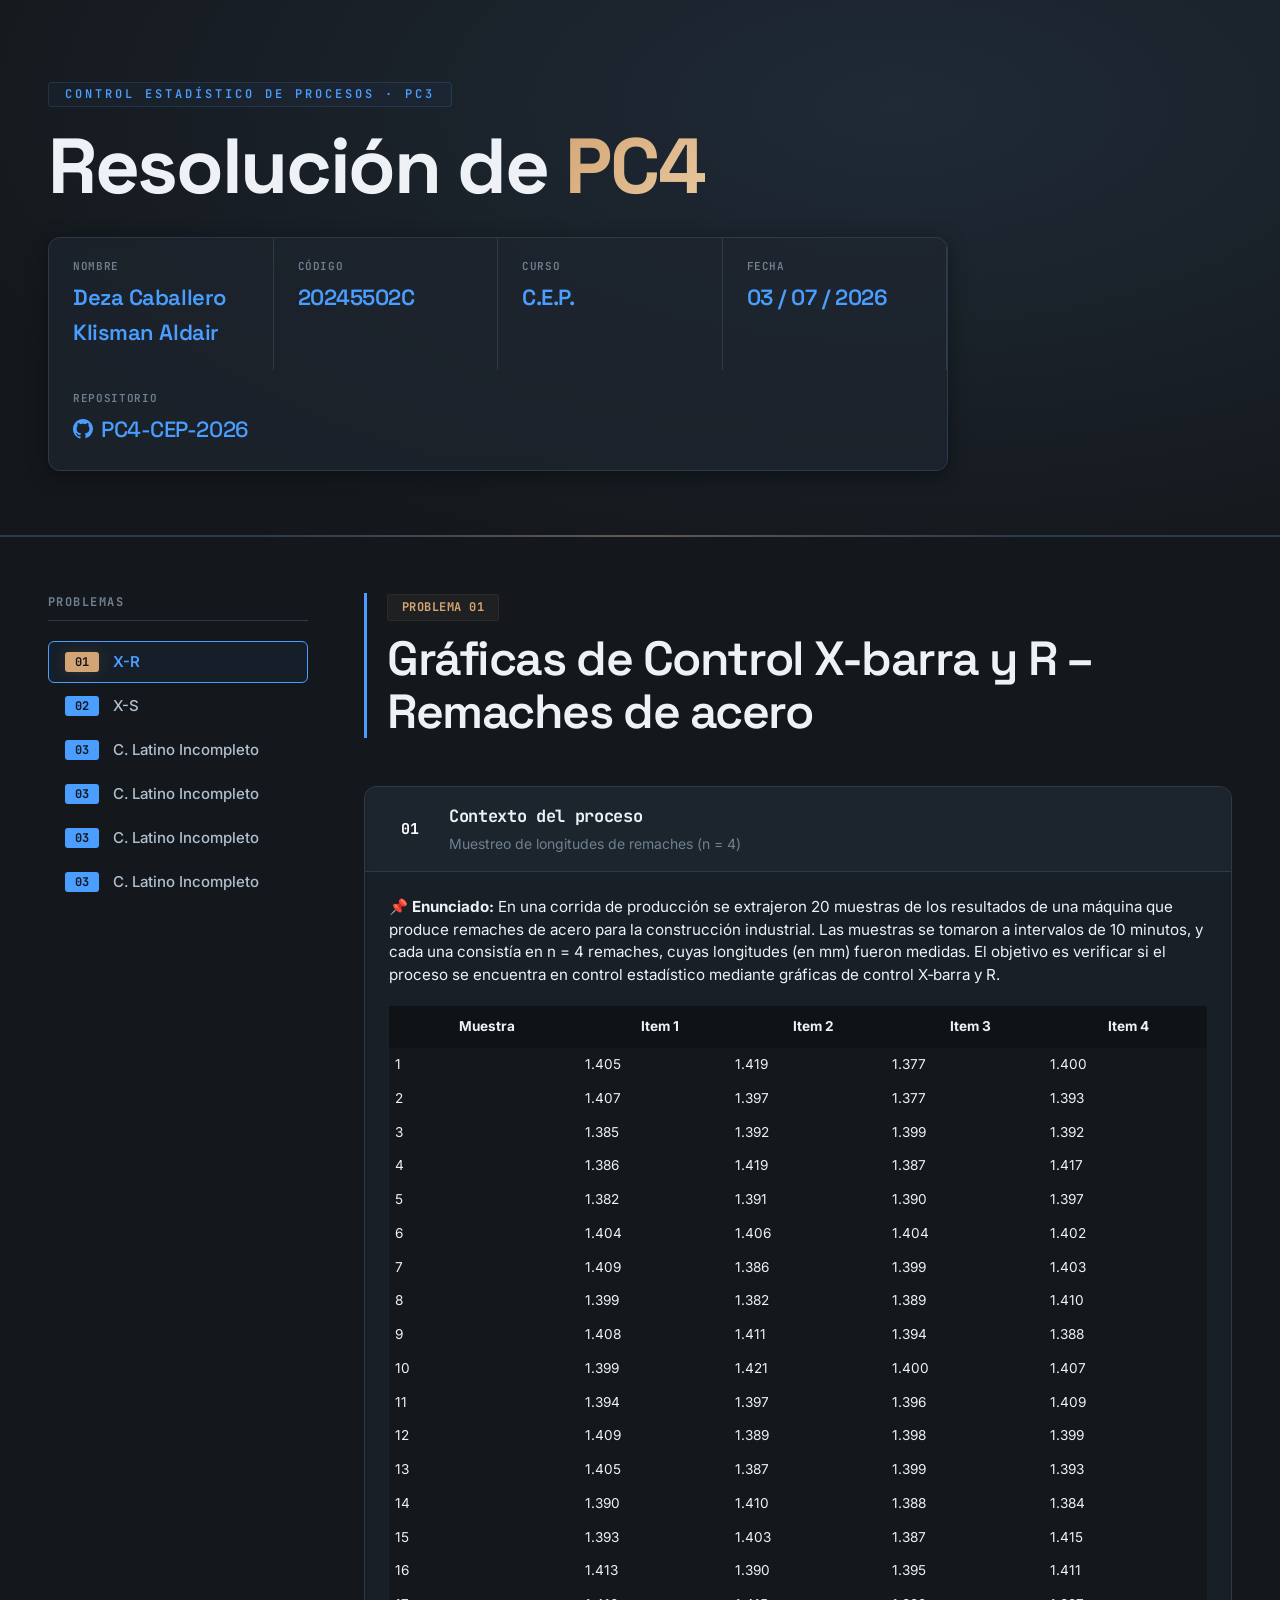
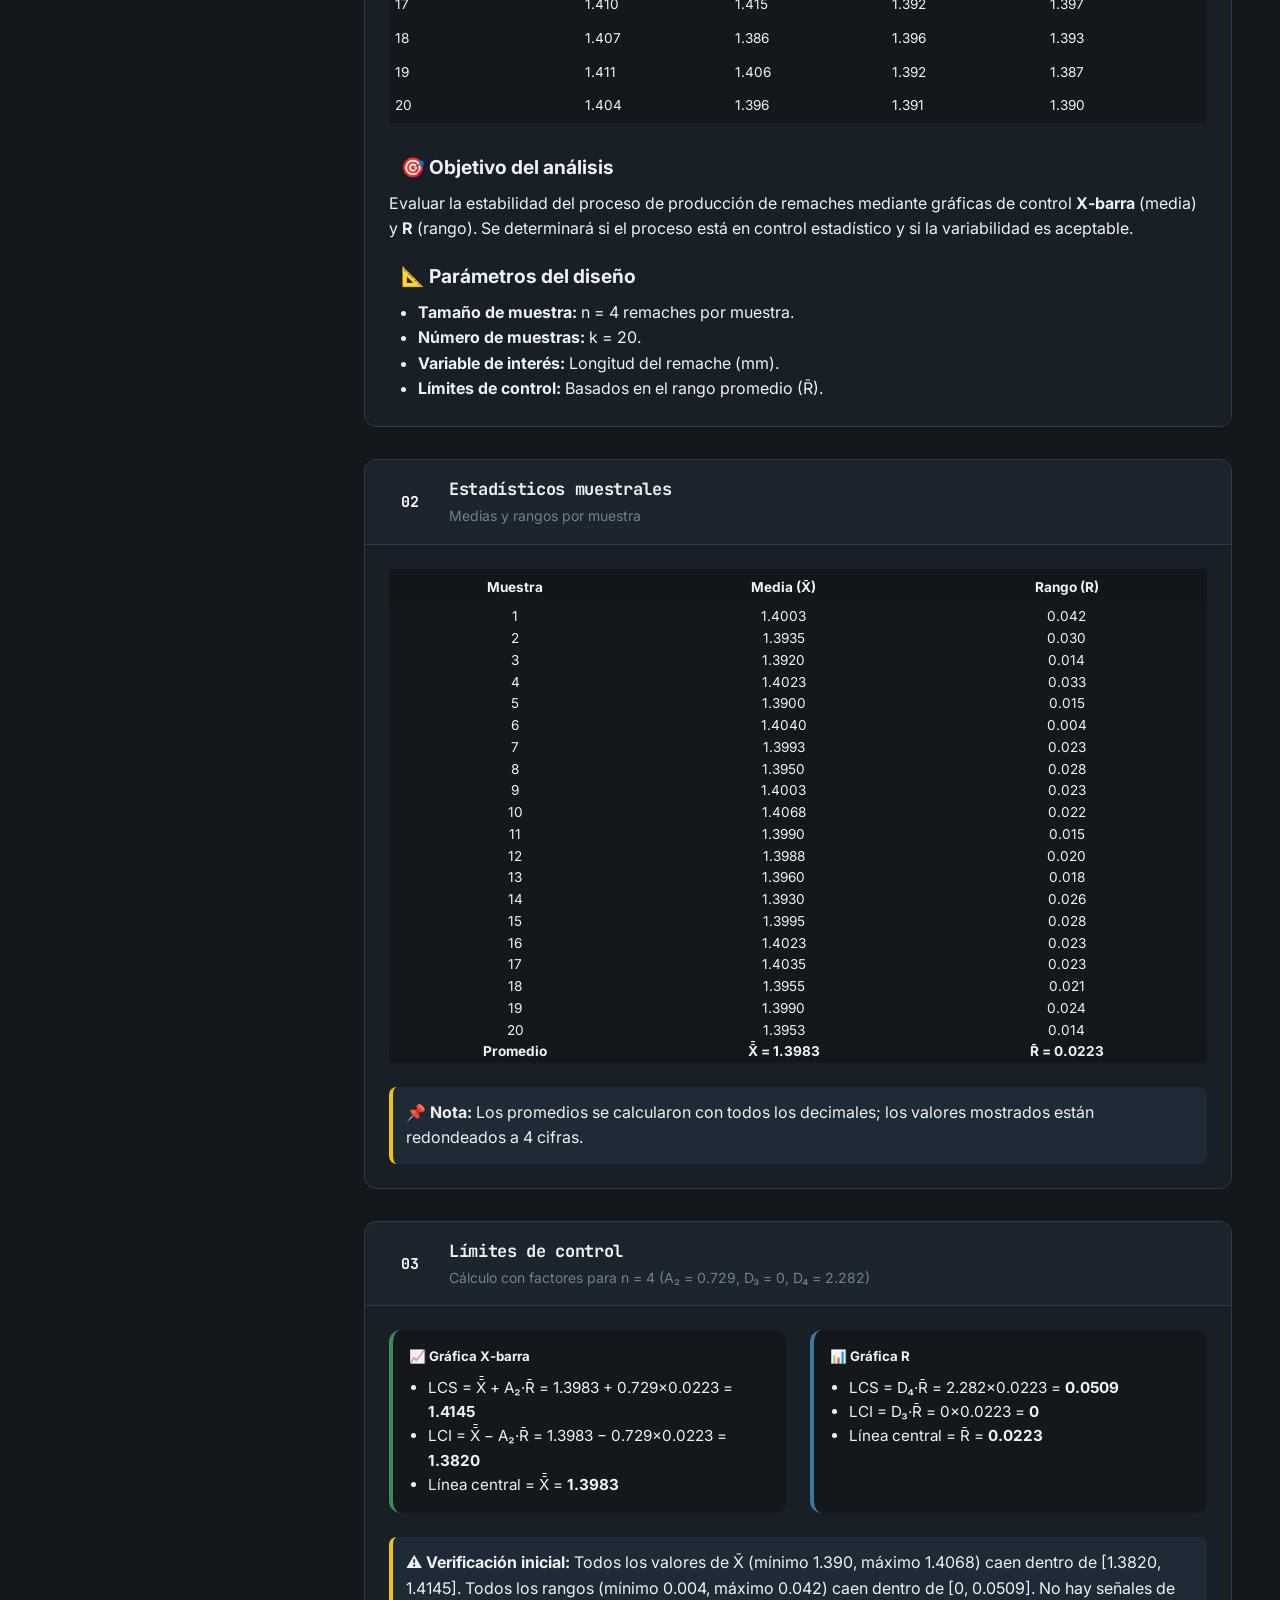
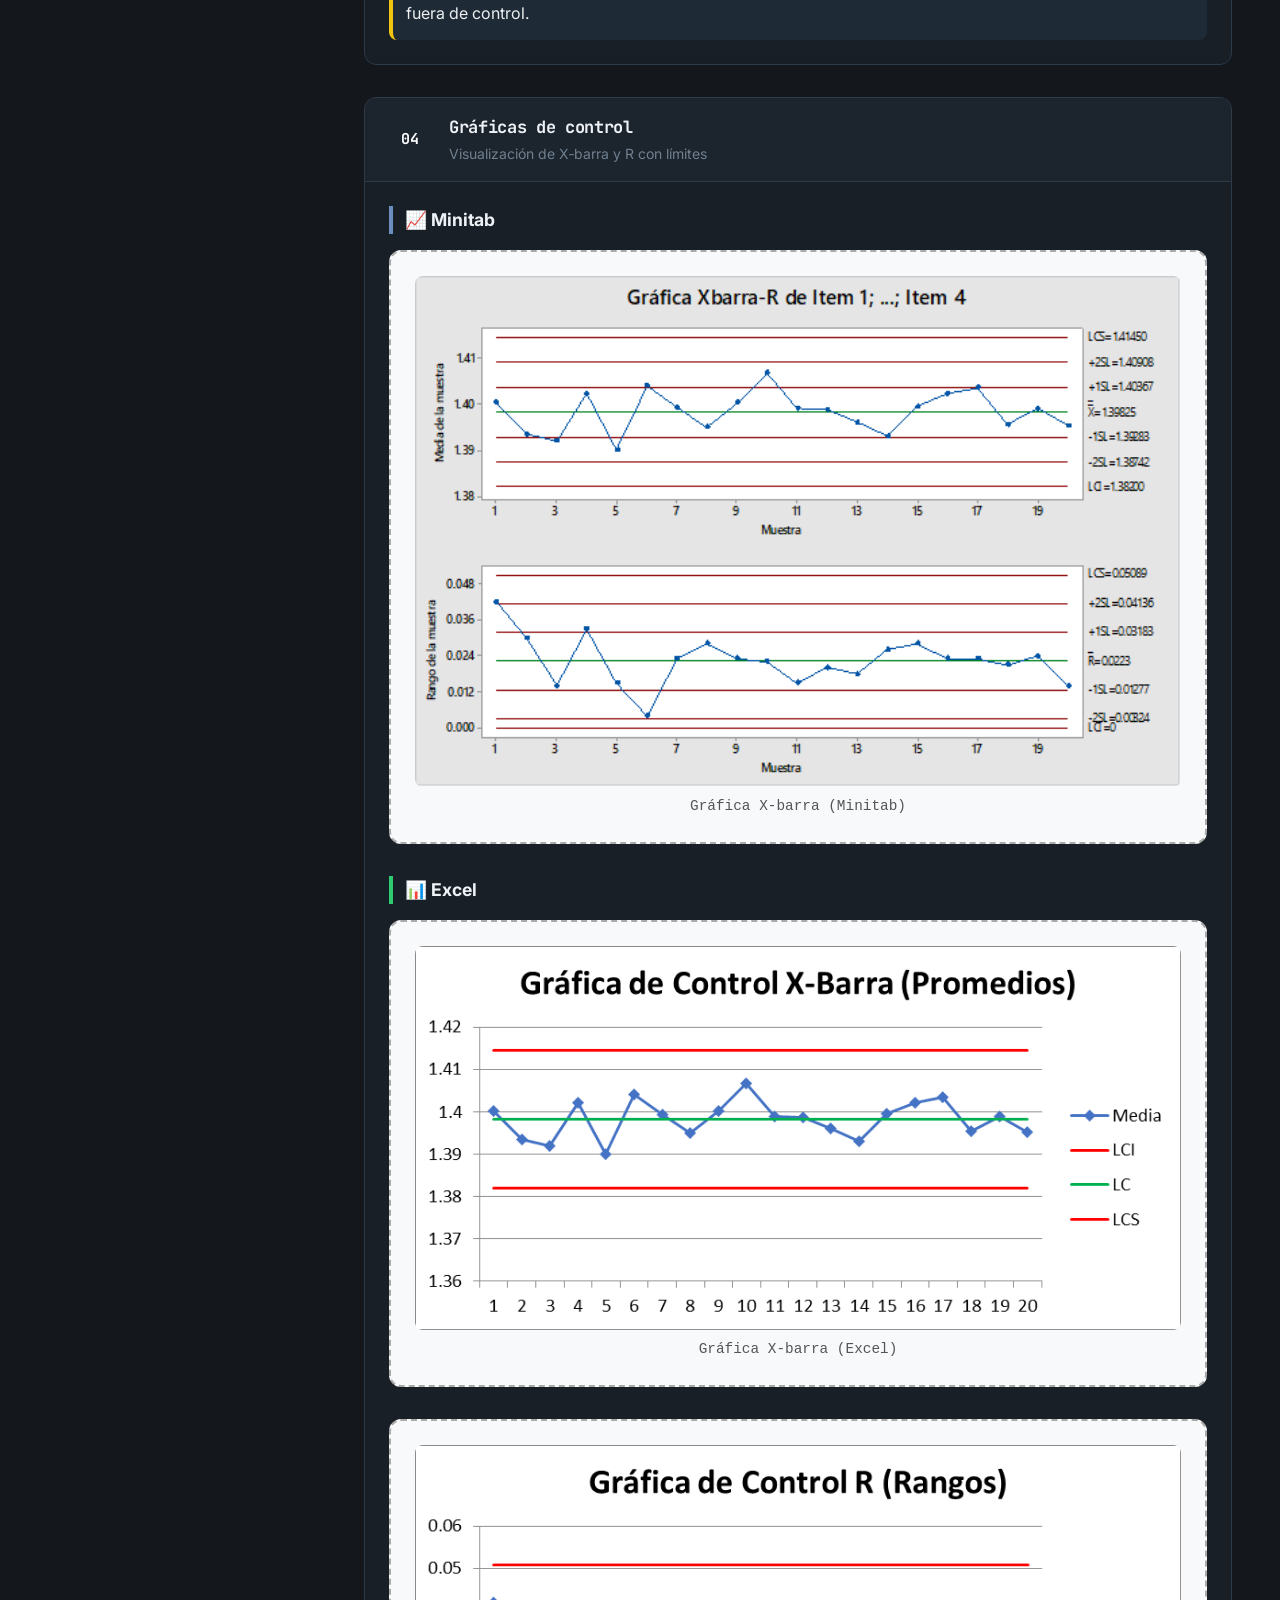
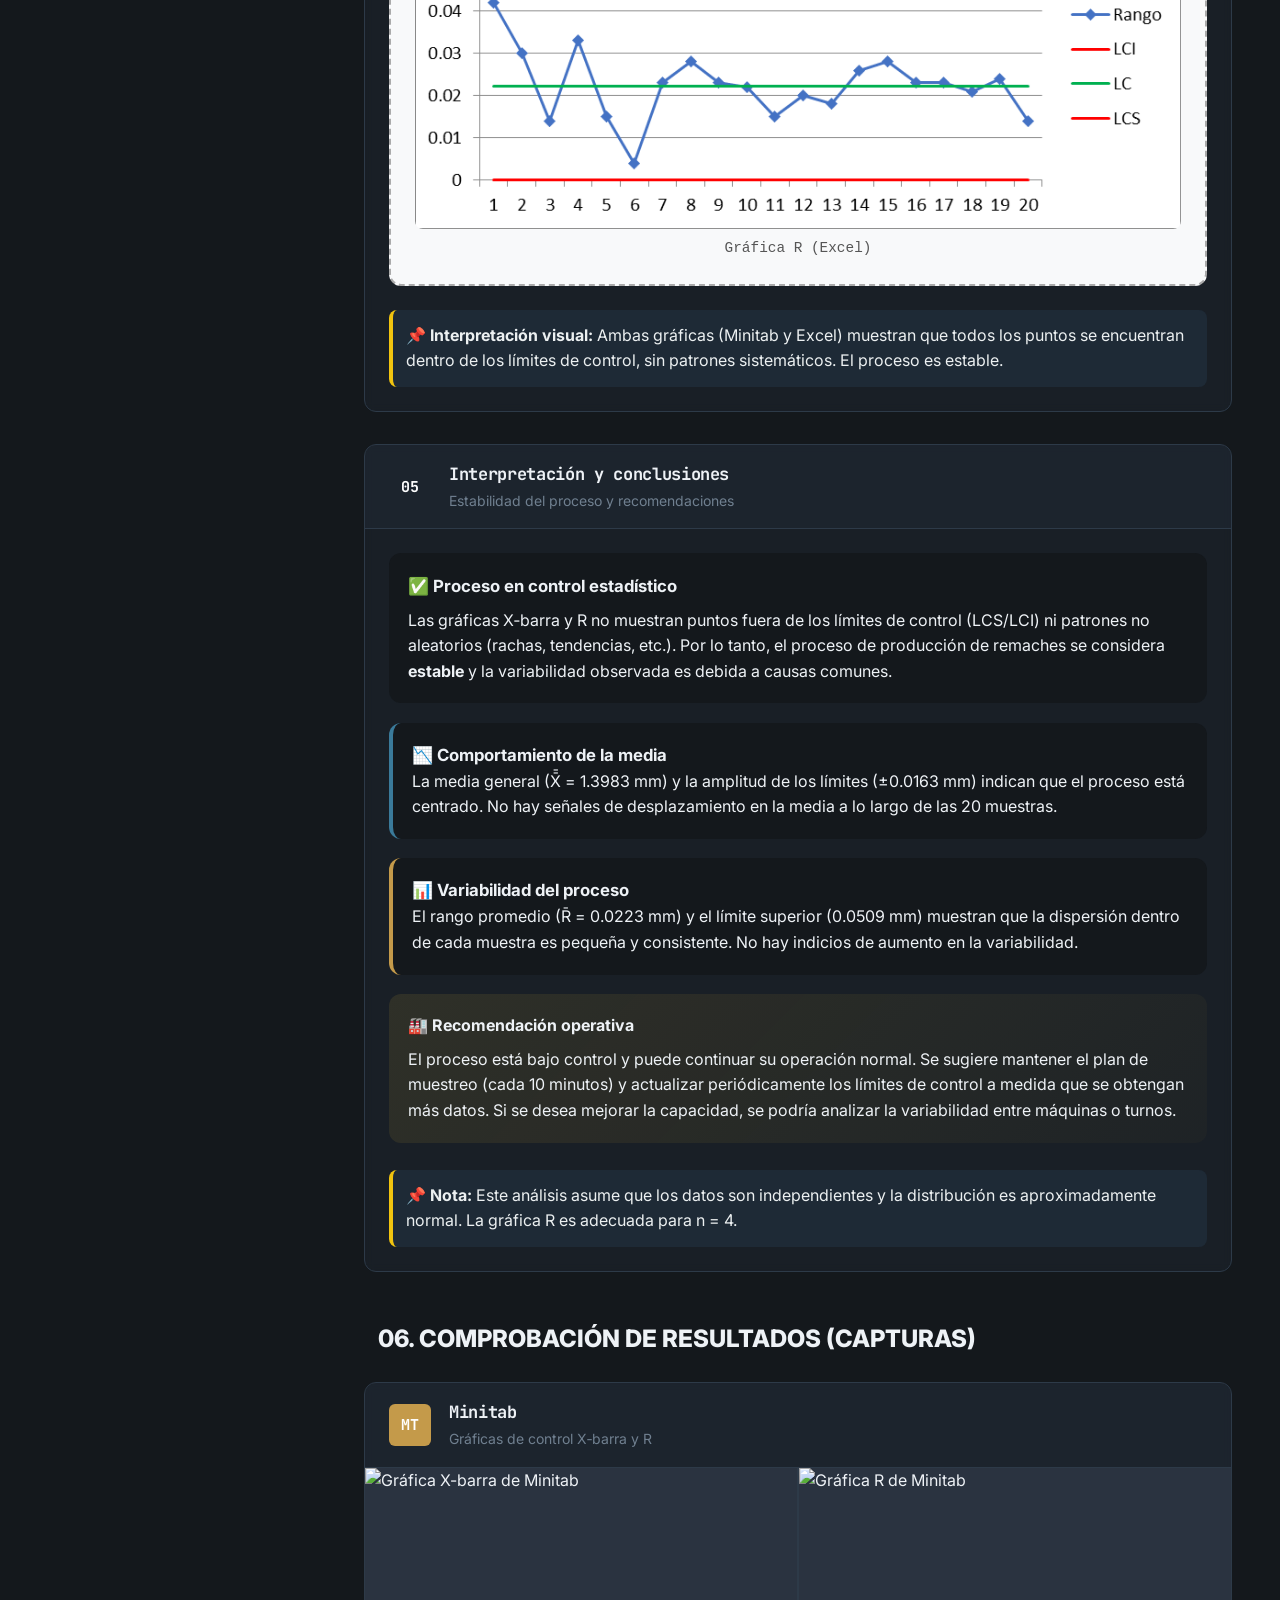
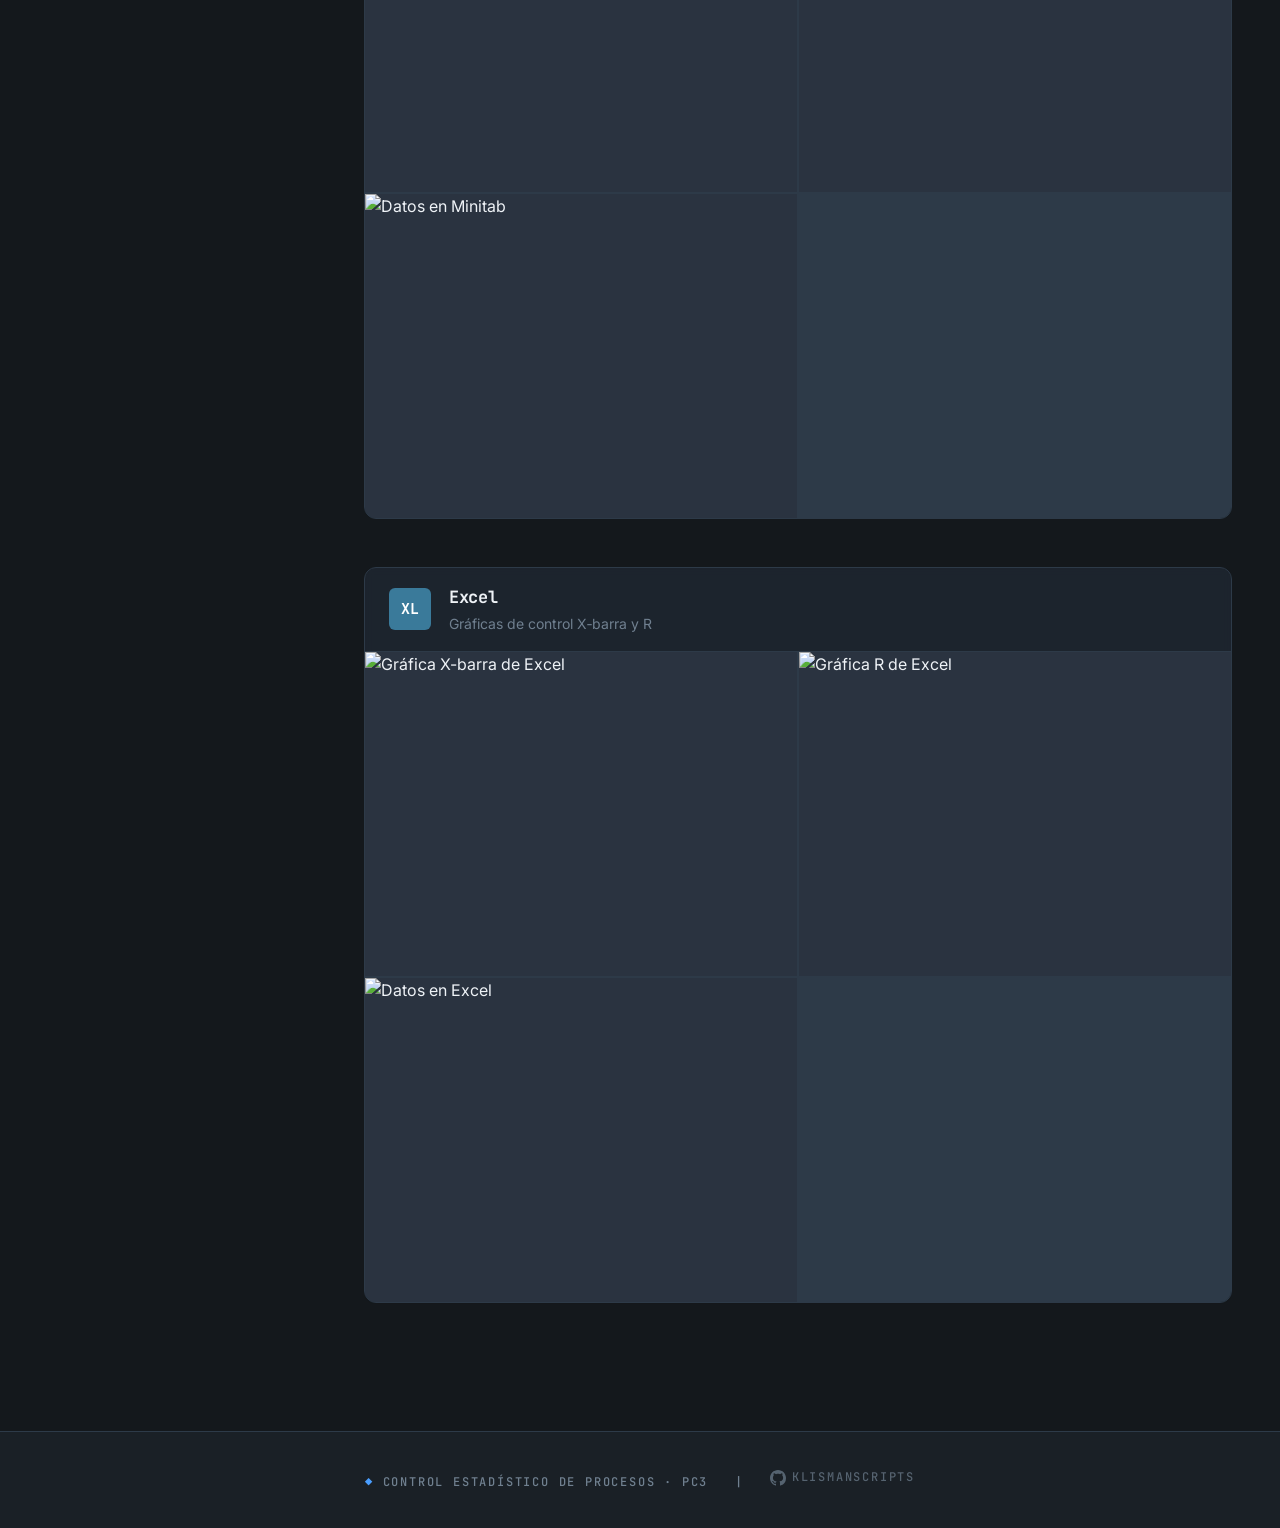
==== index.html @ cdb1f544 "first commit" ====
<!DOCTYPE html>
<html lang="es">
<head>
<meta charset="UTF-8"/>
<meta name="viewport" content="width=device-width, initial-scale=1.0"/>
<title>Examen — Control Estadístico de Procesos</title>
<link rel="preconnect" href="https://fonts.googleapis.com"/>
<link rel="preconnect" href="https://fonts.gstatic.com" crossorigin/>
<link href="https://fonts.googleapis.com/css2?family=Syne:wght@700;800&family=Outfit:wght@300;400;500;600&family=JetBrains+Mono:wght@400;500&display=swap" rel="stylesheet"/>
<!-- Enlace a tu archivo CSS externo -->
<link rel="stylesheet" href="style.css"/>
</head>
<body>

<!-- LIGHTBOX -->
<div id="lb">
  <button id="lb-x" onclick="lbClose()">&#x2715;</button>
  
  <img id="lb-img" src="" alt=""/>
  
  <div id="lb-code-container" style="display:none;">
    <button id="btn-copy" onclick="copyCode()">Copiar Código</button>
    <pre><code id="lb-code"></code></pre>
  </div>
  
  <div id="lb-cap"></div>
</div>
<!-- ═══════════ HERO ═══════════ -->
<div class="hero">
  <div class="hero-in">
    <div class="eyebrow">Control Estadístico de Procesos &middot; PC3</div>
    <h1>Resolución de <em>PC4</em></h1>
    <div class="s-grid">
      <div class="s-field">
        <div class="s-label">Nombre</div>
        <!-- ▼ NOMBRE ▼ -->
        <div class="s-val">Deza Caballero Klisman Aldair</div>
      </div>
      <div class="s-field">
        <div class="s-label">Código</div>
        <!-- ▼ CÓDIGO ▼ -->
        <div class="s-val">20245502C</div>
      </div>
      <div class="s-field">
        <div class="s-label">CURSO</div>
        <div class="s-val">C.E.P.</div>
      </div>
      <div class="s-field">
        <div class="s-label">Fecha</div>
        <!-- ▼ FECHA ▼ -->
        <div class="s-val">03 / 07 / 2026</div>
      </div>
      
      <!-- ▼ REPOSITORIO ▼ -->
      <div class="s-field">
        <div class="s-label">Repositorio</div>
        <div class="s-val">
          <a href="https://github.com/KlismanScripts/PC3-CEP-2026.git" target="_blank" style="display: inline-flex; align-items: center; gap: 8px; text-decoration: none; color: inherit; font-weight: 500;">
            <svg height="20" viewBox="0 0 16 16" width="20" fill="currentColor" style="vertical-align: middle;">
              <path fill-rule="evenodd" d="M8 0C3.58 0 0 3.58 0 8c0 3.54 2.29 6.53 5.47 7.59.4.07.55-.17.55-.38 0-.19-.01-.82-.01-1.49-2.01.37-2.53-.49-2.69-.94-.09-.23-.48-.94-.82-1.13-.28-.15-.68-.52-.01-.53.63-.01 1.08.58 1.23.82.72 1.21 1.87.87 2.33.66.07-.52.28-.87.51-1.07-1.78-.2-3.64-.89-3.64-3.95 0-.87.31-1.59.82-2.15-.08-.2-.36-1.02.08-2.12 0 0 .67-.21 2.2.82.64-.18 1.32-.27 2-.27.68 0 1.36.09 2 .27 1.53-1.04 2.2-.82 2.2-.82.44 1.1.16 1.92.08 2.12.51.56.82 1.27.82 2.15 0 3.07-1.87 3.75-3.65 3.95.29.25.54.73.54 1.48 0 1.07-.01 1.93-.01 2.2 0 .21-.15.46-.55.38A8.01 8.01 0 0 0 16 8c0-4.42-3.58-8-8-8z"/>
            </svg>
            <span>PC4-CEP-2026</span>
          </a>
        </div>
      </div>
      <!-- ───────────────────────── -->
      
    </div>
  </div>
</div>


<!-- ═══════════ SHELL (sidebar + contenido) ═══════════ -->
<div class="shell">

  <!-- ── SIDEBAR: botones de problema ── -->
  <aside class="sidebar">
    <div class="sidebar-title">Problemas</div>

    <!-- ▼ Un botón por problema. onclick="loadProblem('p1')" ▼ -->
    <button class="prob-btn" id="btn-p1" onclick="loadProblem('p1')">
      <span class="btn-num">01</span>
      <span class="btn-label">X-R</span>
    </button>
    <button class="prob-btn" id="btn-p2" onclick="loadProblem('p2')">
      <span class="btn-num">02</span>
      <span class="btn-label">X-S</span>
    </button>
    <button class="prob-btn" id="btn-p3" onclick="loadProblem('p3')">
      <span class="btn-num">03</span>
      <span class="btn-label">C. Latino Incompleto</span>
    </button>
        <button class="prob-btn" id="btn-p3" onclick="loadProblem('p3')">
      <span class="btn-num">03</span>
      <span class="btn-label">C. Latino Incompleto</span>
    </button>
        <button class="prob-btn" id="btn-p3" onclick="loadProblem('p3')">
      <span class="btn-num">03</span>
      <span class="btn-label">C. Latino Incompleto</span>
    </button>
        <button class="prob-btn" id="btn-p3" onclick="loadProblem('p3')">
      <span class="btn-num">03</span>
      <span class="btn-label">C. Latino Incompleto</span>
    </button>
    <!--
    ▼ AGREGA MÁS PROBLEMAS AQUÍ — copia el bloque de arriba y cambia el número y nombre ▼
    <button class="prob-btn" onclick="show('p4')">
      <span class="btn-num">04</span>
      <span class="btn-label">Nombre del problema</span>
    </button>
    -->
  </aside>

  <!-- ── CONTENIDO: paneles de problema ── -->
  <div class="content" id="contenedor-dinamico">
    
    <!-- ╔═══════════════════════════════════════════════╗
         ║  MENSAJE INICIAL EN LA CARÁTULA               ║
         ╚═══════════════════════════════════════════════╝ -->
    <div style="text-align: center; padding: 60px 20px; color: var(--ink-soft); font-family: var(--font-m);">
      <h2 style="font-family: var(--font-d); font-size: 24px; color: var(--ink); margin-bottom: 10px;">¡Bienvenido al Examen!</h2>
      <p>Selecciona un problema en la barra lateral para ver su resolución.</p>
    </div>

  </div><!-- /content -->
</div><!-- /shell -->

<footer>
  Control Estadístico de Procesos &middot; PC3
  &nbsp;&nbsp;|&nbsp;&nbsp;
  <a href="https://github.com/KlismanScripts/PC3-CEP-2026.git" target="_blank" style="color:inherit;opacity:0.7;text-decoration:none;display:inline-flex;align-items:center;gap:6px;">
    <svg height="16" width="16" viewBox="0 0 16 16" fill="currentColor"><path d="M8 0C3.58 0 0 3.58 0 8c0 3.54 2.29 6.53 5.47 7.59.4.07.55-.17.55-.38 0-.19-.01-.82-.01-1.49-2.01.37-2.53-.49-2.69-.94-.09-.23-.48-.94-.82-1.13-.28-.15-.68-.52-.01-.53.63-.01 1.08.58 1.23.82.72 1.21 1.87.87 2.33.66.07-.52.28-.87.51-1.07-1.78-.2-3.64-.89-3.64-3.95 0-.87.31-1.59.82-2.15-.08-.2-.36-1.02.08-2.12 0 0 .67-.21 2.2.82.64-.18 1.32-.27 2-.27.68 0 1.36.09 2 .27 1.53-1.04 2.2-.82 2.2-.82.44 1.1.16 1.92.08 2.12.51.56.82 1.27.82 2.15 0 3.07-1.87 3.75-3.65 3.95.29.25.54.73.54 1.48 0 1.07-.01 1.93-.01 2.2 0 .21.15.46.55.38A8.013 8.013 0 0016 8c0-4.42-3.58-8-8-8z"/></svg>
    KlismanScripts
  </a>
</footer>
<!-- Enlace a tu archivo JS externo -->
<script src="script.js"></script>
</body>
</html>
---- style.css ----
/* ============================================================
   ⚡  ESTILO "ARQUITECTURA DE DATOS"  
   (Técnico, limpio, con acentos de cobre y azul)
   ============================================================ */

@import url('https://fonts.googleapis.com/css2?family=Space+Grotesk:wght@400;500;600;700&family=Inter:opsz,wght@14..32,400;14..32,500;14..32,600;14..32,700&family=JetBrains+Mono:wght@400;600;700&display=swap');

:root {
  /* ── Paleta técnica ── */
  --bg:           #14181c;        /* Azul grisáceo profundo */
  --bg-secondary: #1a2026;        /* Capa secundaria */
  --surface:      #1f2630;        /* Superficie principal */
  --surface-2:    #2a3340;        /* Fondo secundario */
  --ink:          #eef2f6;        /* Blanco azulado */
  --ink-soft:     #b0c0d0;        /* Gris azulado claro */
  --ink-muted:    #708090;        /* Gris acero */
  --border:       #2d3a48;        /* Líneas precisas */
  
  /* Acentos: azul eléctrico + cobre */
  --blue:         #4a9eff;
  --copper:       #d4a574;
  --blue-dim:     rgba(74, 158, 255, 0.08);
  --copper-dim:   rgba(212, 165, 116, 0.08);
  
  --shadow:       0 4px 20px rgba(0, 0, 0, 0.4);
  --shadow-lg:    0 8px 40px rgba(0, 0, 0, 0.5);
  --glow-blue:    0 0 24px rgba(74, 158, 255, 0.06);
  --glow-copper:  0 0 24px rgba(212, 165, 116, 0.04);

  /* ── Colores de herramientas ── */
  --py: #3a8a5a;
  --xl: #3a7a9a;
  --mt: #c49a4a;
  --r:  #9a6a9e;

  /* ── Tipografía ── */
  --font-display: 'Space Grotesk', 'Inter', sans-serif;
  --font-sans:    'Inter', -apple-system, sans-serif;
  --font-mono:    'JetBrains Mono', 'Fira Code', monospace;

  --rad: 12px;
  --rad-s: 6px;
  --transition: all 0.2s cubic-bezier(0.25, 0.46, 0.45, 0.94);
}

/* ── Reset y base ── */
*, *::before, *::after { box-sizing: border-box; margin: 0; padding: 0; }
html { scroll-behavior: smooth; }
body {
  font-family: var(--font-sans);
  background: var(--bg);
  color: var(--ink);
  font-size: 16px;
  line-height: 1.6;
  -webkit-font-smoothing: antialiased;
  -moz-osx-font-smoothing: grayscale;
}

/* ── HERO (con un toque de cobre) ── */
.hero {
  background: radial-gradient(ellipse at 70% 20%, #1f2a36 0%, var(--bg) 80%);
  color: var(--ink);
  padding: 80px 48px 64px;
  position: relative;
  border-bottom: 2px solid var(--border);
}
.hero::after {
  content: '';
  position: absolute;
  bottom: -2px;
  left: 20%;
  right: 20%;
  height: 2px;
  background: linear-gradient(90deg, transparent, var(--copper), transparent);
  opacity: 0.3;
}
.hero-in {
  max-width: 1300px;
  margin: 0 auto;
  position: relative;
  z-index: 1;
}
.eyebrow {
  font-family: var(--font-mono);
  font-size: 12px;
  font-weight: 600;
  letter-spacing: 0.25em;
  text-transform: uppercase;
  color: var(--blue);
  margin-bottom: 20px;
  display: inline-block;
  padding: 2px 16px;
  border: 1px solid rgba(74, 158, 255, 0.15);
  border-radius: 4px;
  background: rgba(74, 158, 255, 0.04);
}
.hero h1 {
  font-family: var(--font-display);
  font-size: clamp(44px, 6.5vw, 78px);
  font-weight: 700;
  line-height: 1.0;
  margin-bottom: 32px;
  letter-spacing: -0.03em;
  color: var(--ink);
}
.hero h1 em {
  font-style: normal;
  color: var(--copper);
  background: linear-gradient(135deg, var(--copper), #e8c9a0);
  -webkit-background-clip: text;
  -webkit-text-fill-color: transparent;
  background-clip: text;
}
.s-grid {
  display: grid;
  grid-template-columns: repeat(4, 1fr);
  border-radius: var(--rad);
  overflow: hidden;
  max-width: 900px;
  background: rgba(31, 38, 48, 0.7);
  backdrop-filter: blur(6px);
  border: 1px solid var(--border);
  box-shadow: var(--shadow);
}
.s-field {
  padding: 20px 24px;
  border-right: 1px solid var(--border);
}
.s-field:last-child { border-right: none; }
.s-label {
  font-family: var(--font-mono);
  font-size: 11px;
  font-weight: 600;
  letter-spacing: 0.06em;
  text-transform: uppercase;
  color: var(--ink-muted);
  margin-bottom: 4px;
}
.s-val {
  font-size: 22px;
  font-weight: 600;
  color: var(--blue);
  font-family: var(--font-display);
  letter-spacing: -0.02em;
}

/* ── LAYOUT ── */
.shell {
  display: flex;
  max-width: 1300px;
  margin: 0 auto;
  padding: 0 48px 80px;
  gap: 56px;
}

/* ── SIDEBAR (estilo terminal) ── */
.sidebar {
  flex-shrink: 0;
  width: 260px;
  padding-top: 56px;
  position: sticky;
  top: 32px;
  align-self: flex-start;
  height: fit-content;
}
.sidebar-title {
  font-family: var(--font-mono);
  font-size: 12px;
  font-weight: 700;
  letter-spacing: 0.12em;
  text-transform: uppercase;
  color: var(--ink-muted);
  margin-bottom: 20px;
  padding-bottom: 8px;
  border-bottom: 1px solid var(--border);
}
.prob-btn {
  display: flex;
  align-items: center;
  gap: 14px;
  width: 100%;
  background: transparent;
  border: 1px solid transparent;
  border-radius: var(--rad-s);
  padding: 10px 16px;
  cursor: pointer;
  text-align: left;
  margin-bottom: 2px;
  transition: var(--transition);
  font-family: var(--font-sans);
  color: var(--ink-soft);
}
.prob-btn:hover {
  background: rgba(31, 38, 48, 0.4);
  border-color: var(--border);
  color: var(--ink);
}
.prob-btn.active {
  background: rgba(74, 158, 255, 0.06);
  border-color: var(--blue);
  color: var(--ink);
  box-shadow: inset 0 0 20px rgba(74, 158, 255, 0.02);
}
.btn-num {
  font-family: var(--font-mono);
  font-size: 12px;
  font-weight: 700;
  color: var(--bg);
  background: var(--blue);
  border-radius: 3px;
  padding: 2px 10px;
  flex-shrink: 0;
  transition: var(--transition);
}
.prob-btn.active .btn-num {
  background: var(--copper);
  box-shadow: 0 0 16px rgba(212, 165, 116, 0.15);
}
.btn-label {
  font-size: 15px;
  font-weight: 500;
}
.prob-btn.active .btn-label {
  font-weight: 600;
  color: var(--blue);
}

/* ── CONTENIDO ── */
.content {
  flex: 1;
  min-width: 0;
  padding-top: 56px;
}
.prob-panel {
  display: none;
  animation: fadeSlide 0.3s ease;
}
.prob-panel.active { display: block; }

@keyframes fadeSlide {
  from { opacity: 0; transform: translateY(6px); }
  to { opacity: 1; transform: translateY(0); }
}

.prob-head {
  margin-bottom: 48px;
  padding-left: 20px;
  border-left: 3px solid var(--blue);
}
.prob-tag {
  display: inline-block;
  font-family: var(--font-mono);
  font-size: 12px;
  font-weight: 700;
  letter-spacing: 0.04em;
  text-transform: uppercase;
  color: var(--copper);
  background: rgba(212, 165, 116, 0.06);
  padding: 3px 14px;
  border-radius: 3px;
  margin-bottom: 12px;
  border: 1px solid rgba(212, 165, 116, 0.08);
}
.prob-title {
  font-family: var(--font-display);
  font-size: clamp(34px, 4.2vw, 48px);
  font-weight: 600;
  line-height: 1.1;
  color: var(--ink);
  letter-spacing: -0.03em;
}
.prob-desc {
  margin-top: 16px;
  font-size: 18px;
  font-weight: 400;
  color: var(--ink-soft);
  line-height: 1.7;
  max-width: 850px;
}

/* ── BLOQUE DE HERRAMIENTA (estilo panel) ── */
.tool-block {
  margin-bottom: 48px;
  border-radius: var(--rad);
  background: rgba(31, 38, 48, 0.5);
  backdrop-filter: blur(4px);
  border: 1px solid var(--border);
  overflow: hidden;
  transition: var(--transition);
}
.tool-block:hover {
  border-color: rgba(74, 158, 255, 0.15);
  box-shadow: var(--glow-blue);
}

.tool-header {
  display: flex;
  align-items: center;
  gap: 18px;
  padding: 16px 24px;
  border-bottom: 1px solid var(--border);
  background: rgba(42, 51, 64, 0.3);
}
.tool-badge {
  width: 42px;
  height: 42px;
  border-radius: var(--rad-s);
  display: flex;
  align-items: center;
  justify-content: center;
  font-family: var(--font-mono);
  font-size: 15px;
  font-weight: 700;
  color: #fff;
  flex-shrink: 0;
  background: var(--blue);
}
.tool-badge.py  { background: var(--py); }
.tool-badge.xl  { background: var(--xl); }
.tool-badge.mt  { background: var(--mt); }
.tool-badge.r   { background: var(--r);  }

.tool-name {
  font-family: var(--font-mono);
  font-size: 17px;
  font-weight: 700;
  color: var(--ink);
  letter-spacing: -0.02em;
}
.tool-sub {
  font-size: 14px;
  font-weight: 400;
  color: var(--ink-muted);
  margin-top: 2px;
}

/* ── GRID DE IMÁGENES ── */
.img-grid {
  display: grid;
  grid-template-columns: repeat(auto-fill, minmax(320px, 1fr));
  gap: 2px;
  background: var(--border);
}
.img-cell {
  background: var(--surface-2);
  position: relative;
  overflow: hidden;
  cursor: zoom-in;
  aspect-ratio: 4/3;
}
.img-cell img {
  width: 100%;
  height: 100%;
  object-fit: cover;
  transition: transform 0.5s ease, filter 0.3s ease;
}
.img-cell:hover img {
  transform: scale(1.04);
  filter: brightness(1.06) saturate(1.08);
}
.img-cap {
  position: absolute;
  bottom: 0;
  left: 0;
  right: 0;
  background: linear-gradient(0deg, rgba(20, 24, 28, 0.92) 0%, transparent 100%);
  color: var(--ink);
  font-family: var(--font-mono);
  font-size: 12px;
  font-weight: 600;
  padding: 24px 16px 12px;
  letter-spacing: 0.04em;
  text-transform: uppercase;
  transform: translateY(100%);
  transition: transform 0.3s ease;
}
.img-cell:hover .img-cap {
  transform: translateY(0);
}

/* ── LIGHTBOX (estilo monitor) ── */
#lb {
  display: none;
  position: fixed;
  inset: 0;
  background: rgba(20, 24, 28, 0.92);
  backdrop-filter: blur(16px);
  z-index: 9999;
  align-items: center;
  justify-content: center;
  padding: 32px;
}
#lb.open { display: flex; }
#lb img {
  max-width: 90vw;
  max-height: 85vh;
  object-fit: contain;
  border-radius: var(--rad);
  border: 1px solid var(--border);
  background: var(--bg-secondary);
  box-shadow: var(--shadow-lg);
}
#lb-x {
  position: fixed;
  top: 28px;
  right: 32px;
  width: 48px;
  height: 48px;
  border-radius: 100px;
  background: rgba(31, 38, 48, 0.8);
  border: 1px solid var(--border);
  color: var(--ink);
  font-size: 22px;
  font-weight: 300;
  cursor: pointer;
  display: flex;
  align-items: center;
  justify-content: center;
  transition: var(--transition);
}
#lb-x:hover {
  background: var(--blue);
  color: var(--bg);
  border-color: var(--blue);
  transform: rotate(90deg);
}
#lb-cap {
  position: fixed;
  bottom: 40px;
  left: 50%;
  transform: translateX(-50%);
  background: rgba(31, 38, 48, 0.9);
  color: var(--ink);
  border: 1px solid var(--border);
  font-family: var(--font-mono);
  font-size: 13px;
  font-weight: 600;
  padding: 8px 24px;
  border-radius: 100px;
  backdrop-filter: blur(8px);
}

/* ── CÓDIGO EN LIGHTBOX (estilo IDE) ── */
#lb-code-container {
  background: var(--bg-secondary);
  color: var(--ink);
  padding: 48px 32px 32px 32px;
  border-radius: var(--rad);
  width: 92vw;
  max-width: 1100px;
  max-height: 85vh;
  overflow-y: auto;
  position: relative;
  text-align: left;
  font-family: var(--font-mono);
  font-size: 15px;
  line-height: 1.7;
  border: 1px solid var(--border);
  box-shadow: var(--shadow-lg);
}
#lb-code-container pre {
  margin: 0;
  white-space: pre-wrap;
  word-break: break-word;
}
/* Colores de sintaxis (técnicos) */
#lb-code-container .hljs-keyword { color: var(--blue); font-weight: 600; }
#lb-code-container .hljs-string { color: #8fc9b0; }
#lb-code-container .hljs-comment { color: var(--ink-muted); font-style: italic; }
#lb-code-container .hljs-function { color: var(--copper); }
#lb-code-container .hljs-number { color: #d4b87a; }

#btn-copy {
  position: absolute;
  top: 16px;
  right: 20px;
  background: var(--blue);
  color: var(--bg);
  border: none;
  padding: 6px 18px;
  cursor: pointer;
  font-family: var(--font-mono);
  font-size: 12px;
  font-weight: 700;
  border-radius: 4px;
  transition: var(--transition);
}
#btn-copy:hover {
  background: var(--copper);
  color: var(--bg);
}

/* ── FOOTER ── */
footer {
  border-top: 1px solid var(--border);
  padding: 36px 48px;
  text-align: center;
  font-family: var(--font-mono);
  font-size: 12px;
  font-weight: 500;
  color: var(--ink-muted);
  letter-spacing: 0.15em;
  text-transform: uppercase;
  background: var(--bg-secondary);
}
footer::before {
  content: '◆ ';
  color: var(--blue);
}

/* ── RESPONSIVE ── */
@media (max-width: 850px) {
  .hero {
    padding: 48px 24px 40px;
  }
  .s-grid {
    grid-template-columns: 1fr 1fr;
    border-radius: var(--rad-s);
  }
  .s-field {
    border-right: 1px solid var(--border);
    padding: 14px 18px;
  }
  .shell {
    flex-direction: column;
    padding: 0 24px 60px;
    gap: 0;
  }
  .sidebar {
    width: 100%;
    position: static;
    padding-top: 32px;
    display: flex;
    flex-wrap: wrap;
    gap: 8px;
    border-bottom: 1px solid var(--border);
    padding-bottom: 24px;
    margin-bottom: 32px;
  }
  .sidebar-title {
    width: 100%;
    margin-bottom: 4px;
  }
  .prob-btn {
    width: auto;
    flex: 1;
    min-width: 140px;
    margin-bottom: 0;
    padding: 10px 16px;
  }
  .prob-btn:hover { transform: none; }
  .content { padding-top: 0; }
  .img-grid {
    grid-template-columns: 1fr;
    gap: 2px;
  }
  #lb-code-container {
    padding: 32px 16px 16px;
    font-size: 14px;
  }
}

/* ── SCROLLBAR (precisa) ── */
::-webkit-scrollbar {
  width: 6px;
  height: 6px;
}
::-webkit-scrollbar-track {
  background: var(--bg);
}
::-webkit-scrollbar-thumb {
  background: var(--border);
  border-radius: 3px;
}
::-webkit-scrollbar-thumb:hover {
  background: var(--blue);
}
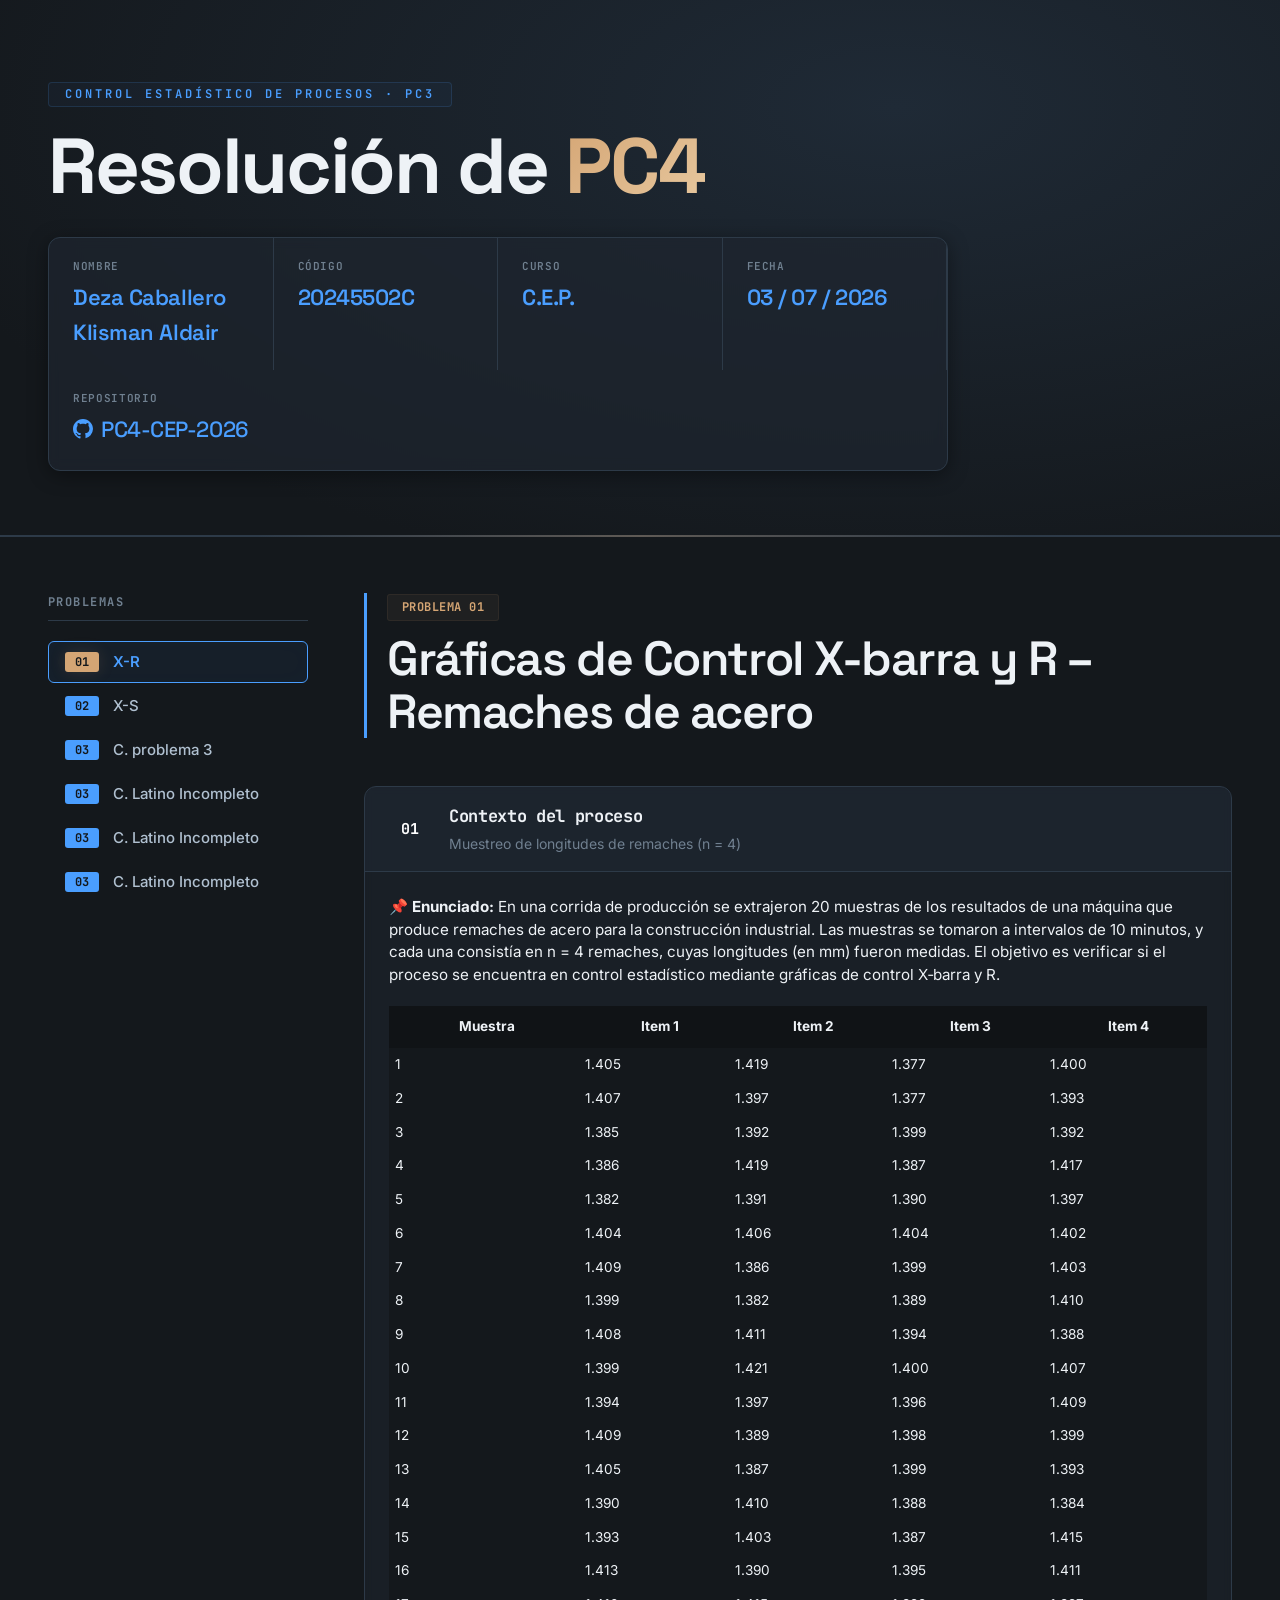
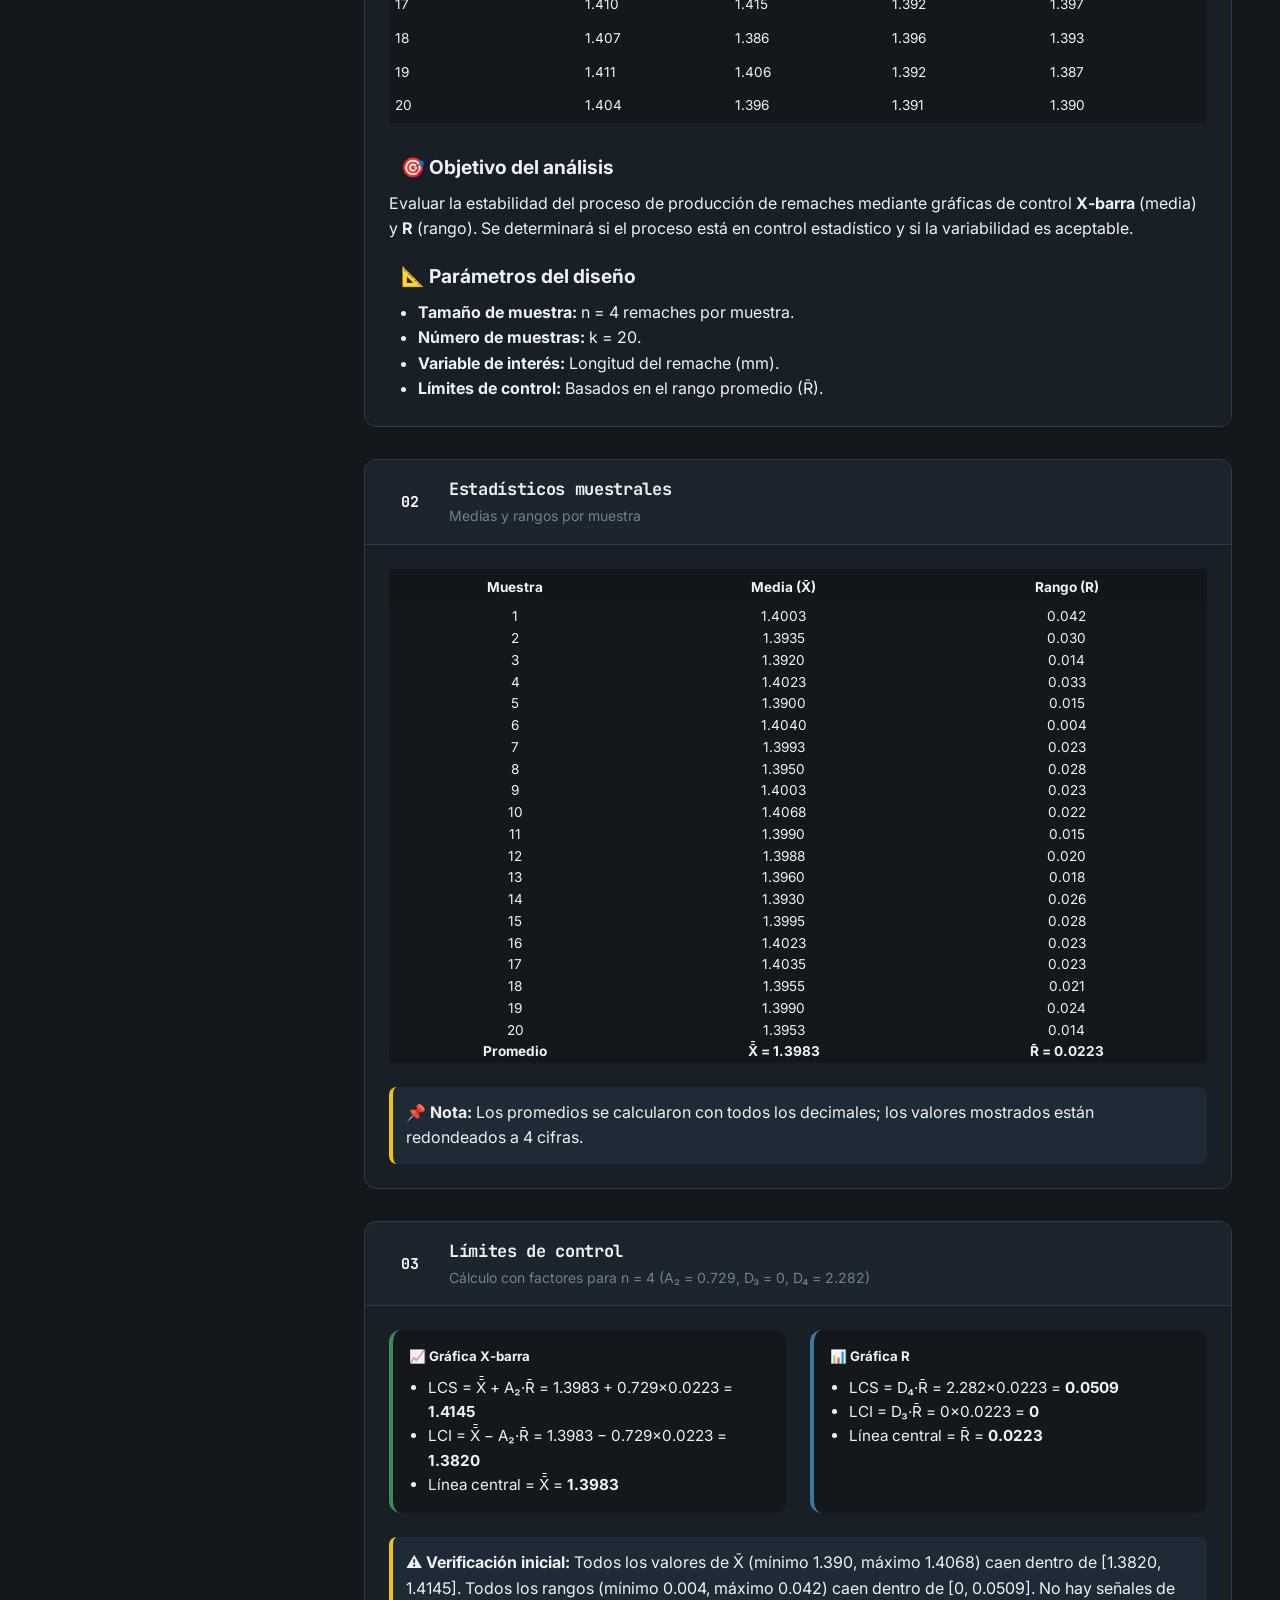
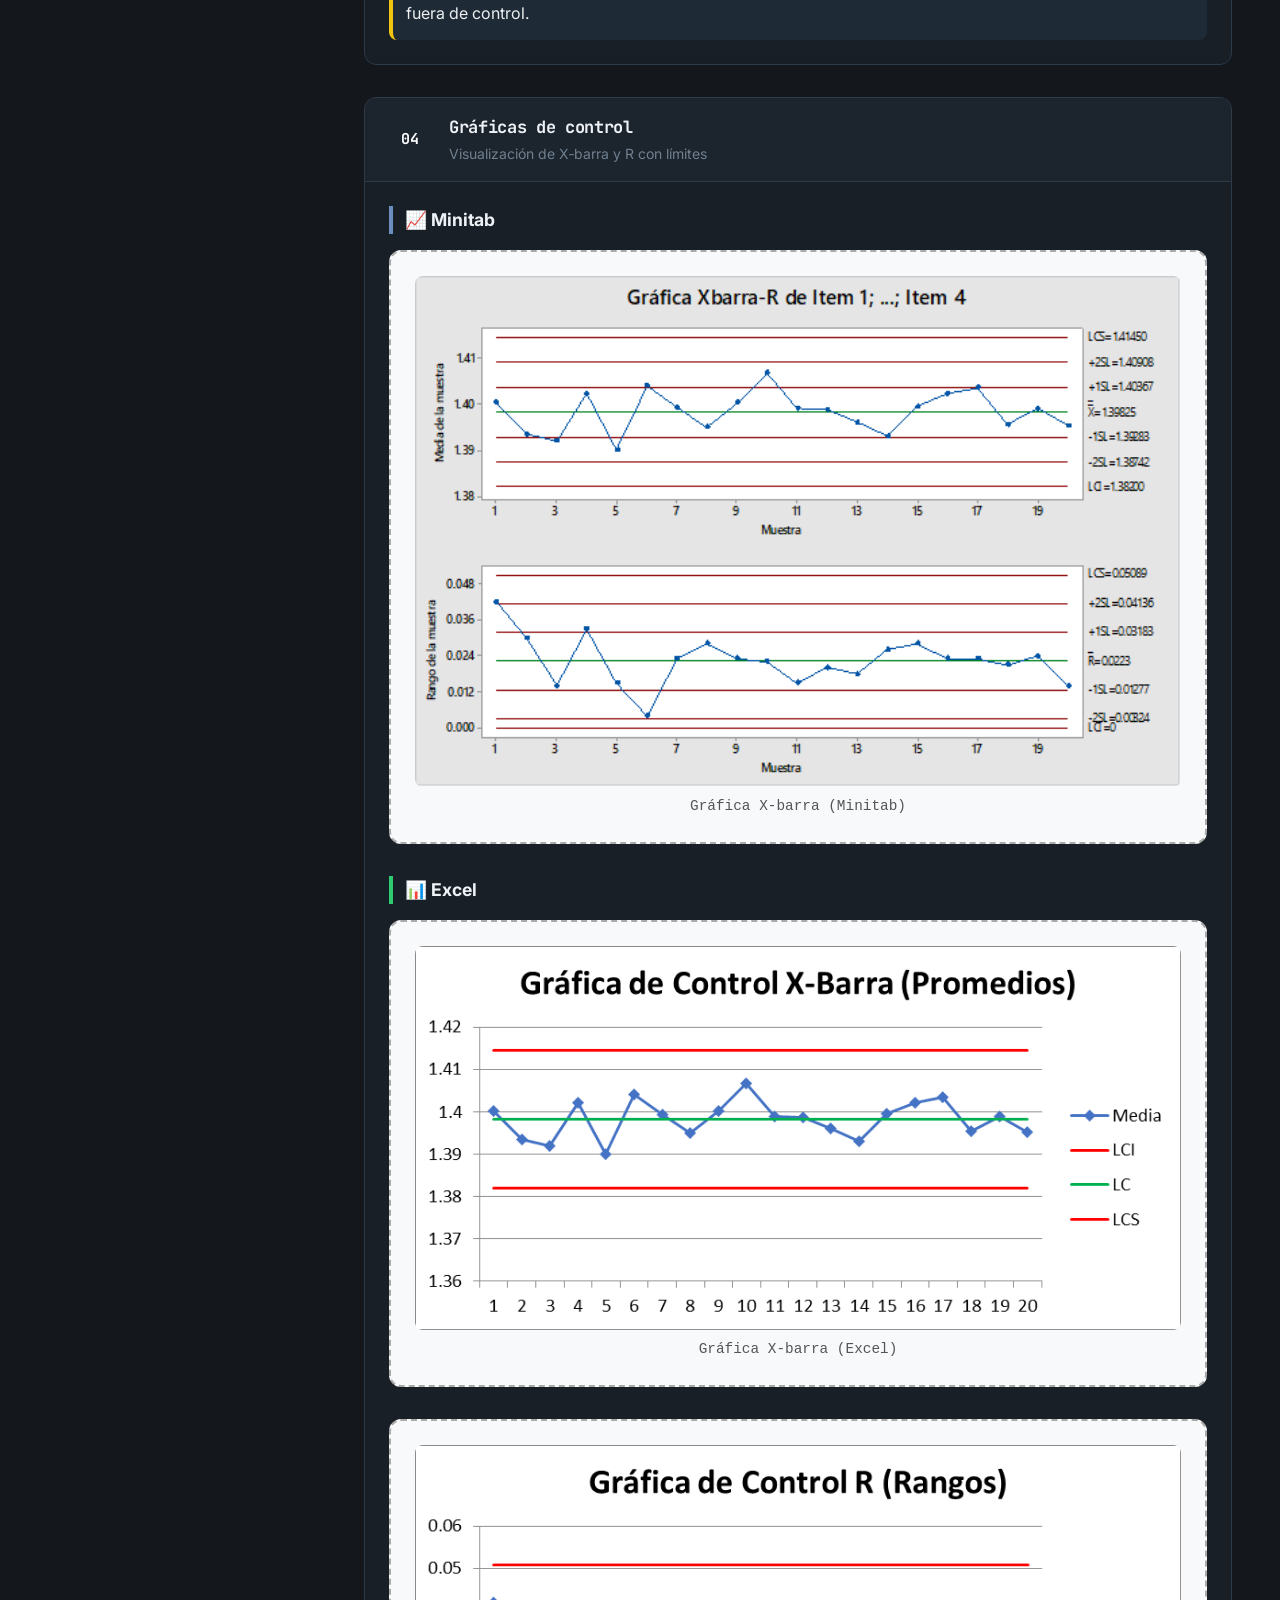
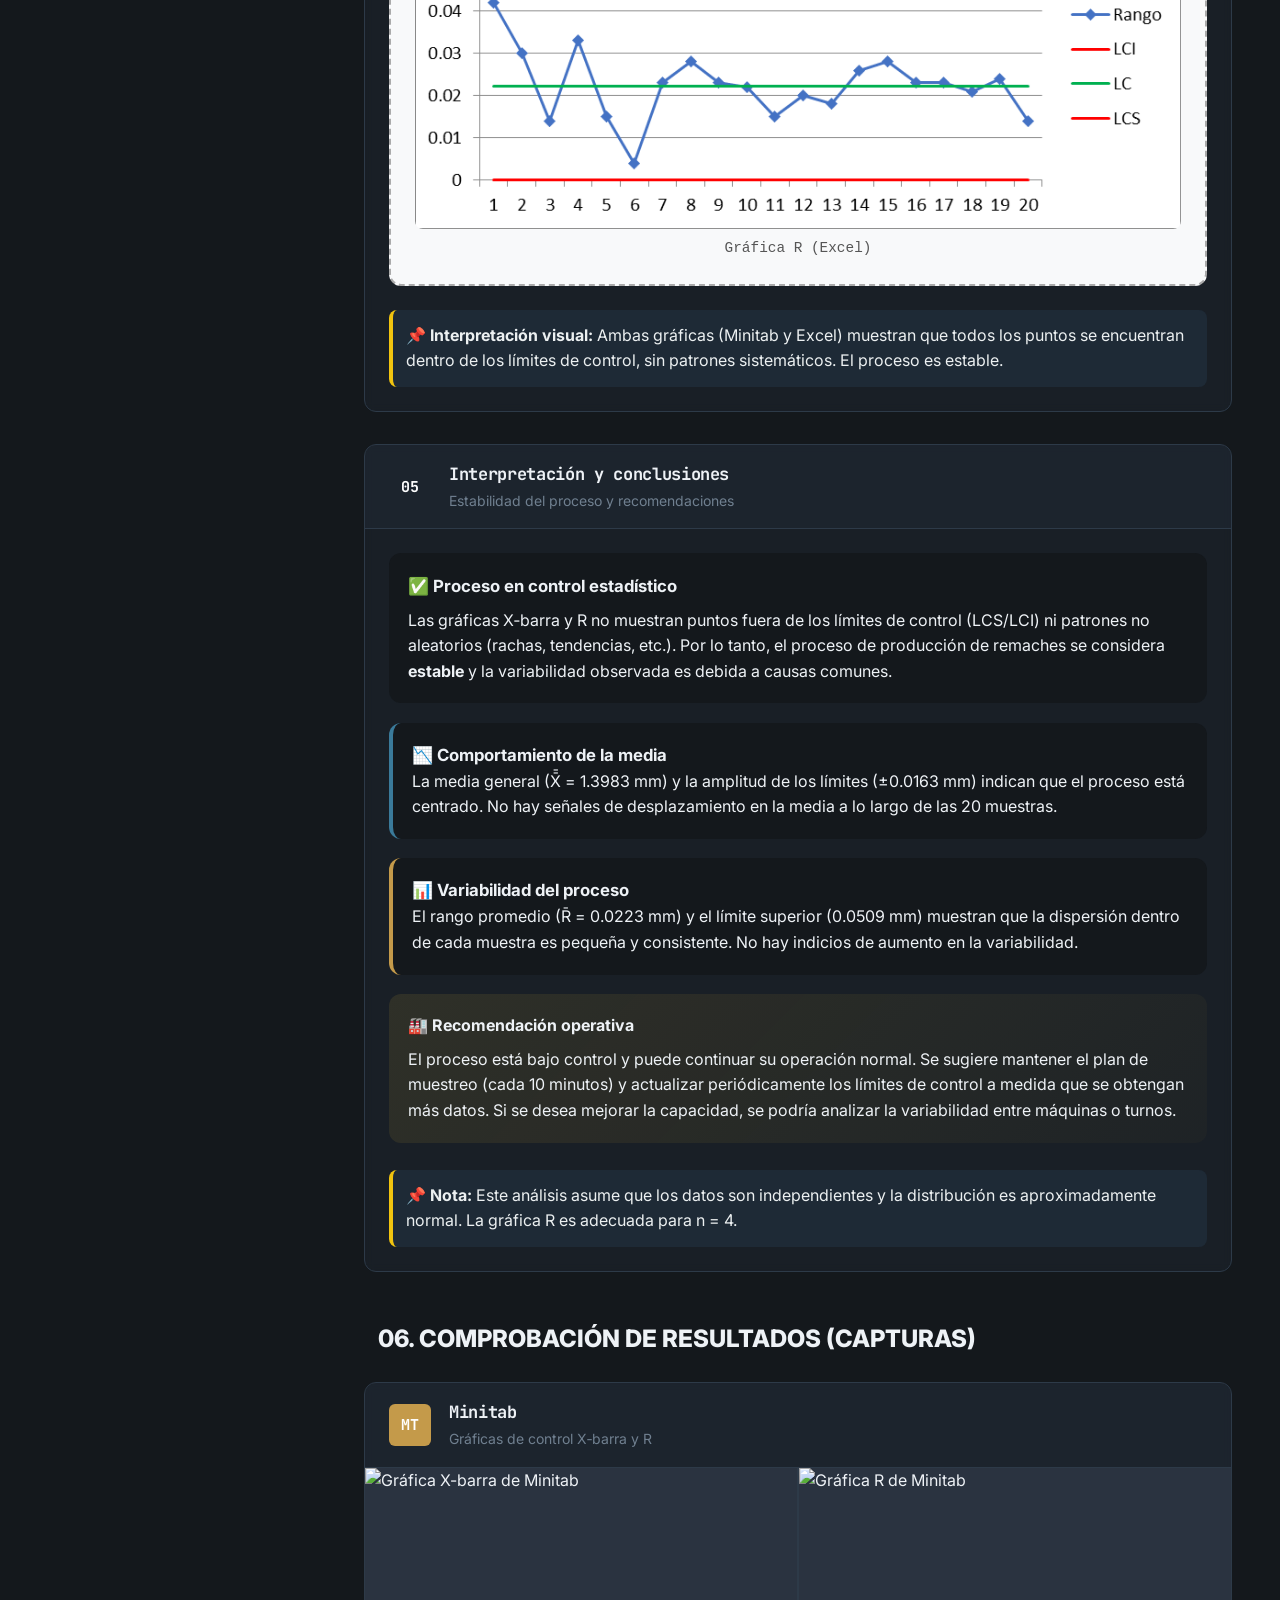
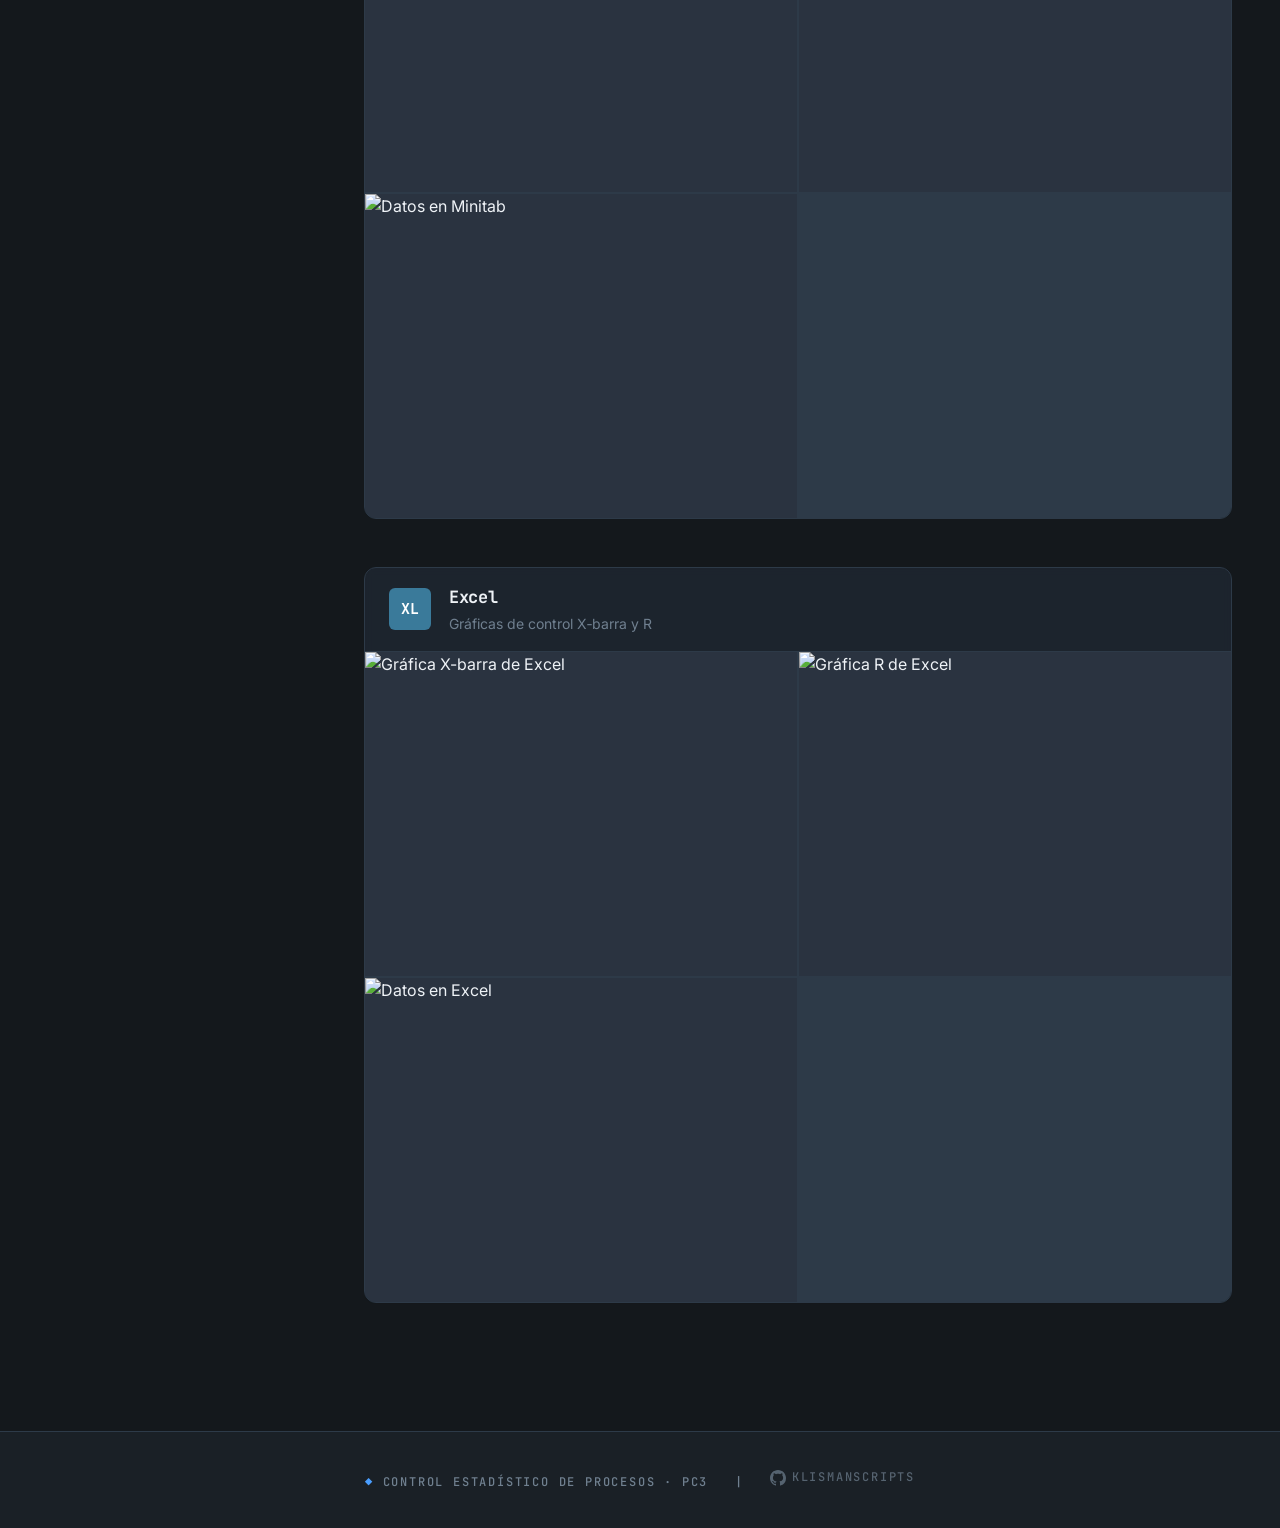
==== commit 9481b13c: "primer cambio" ====
--- a/index.html
+++ b/index.html
@@ -88,7 +88,7 @@
     </button>
     <button class="prob-btn" id="btn-p3" onclick="loadProblem('p3')">
       <span class="btn-num">03</span>
-      <span class="btn-label">C. Latino Incompleto</span>
+      <span class="btn-label">C. problema 3</span>
     </button>
         <button class="prob-btn" id="btn-p3" onclick="loadProblem('p3')">
       <span class="btn-num">03</span>
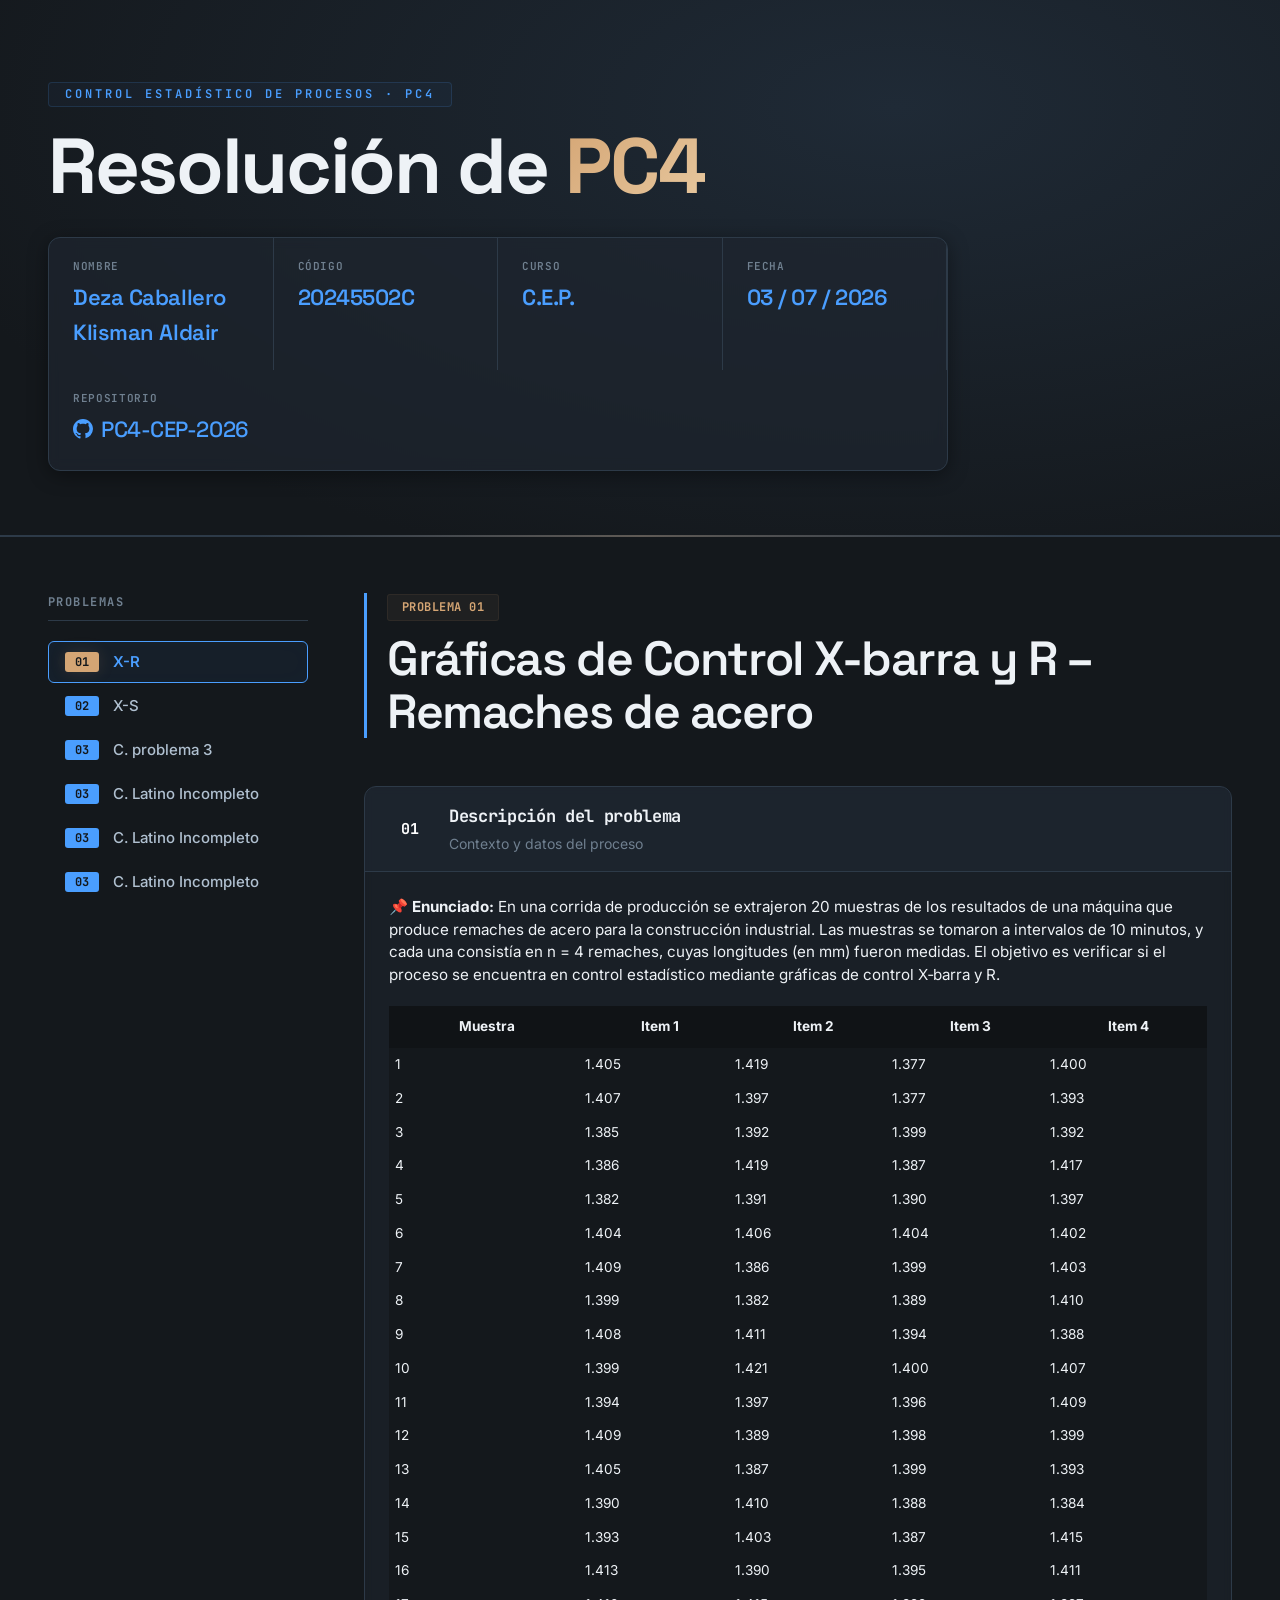
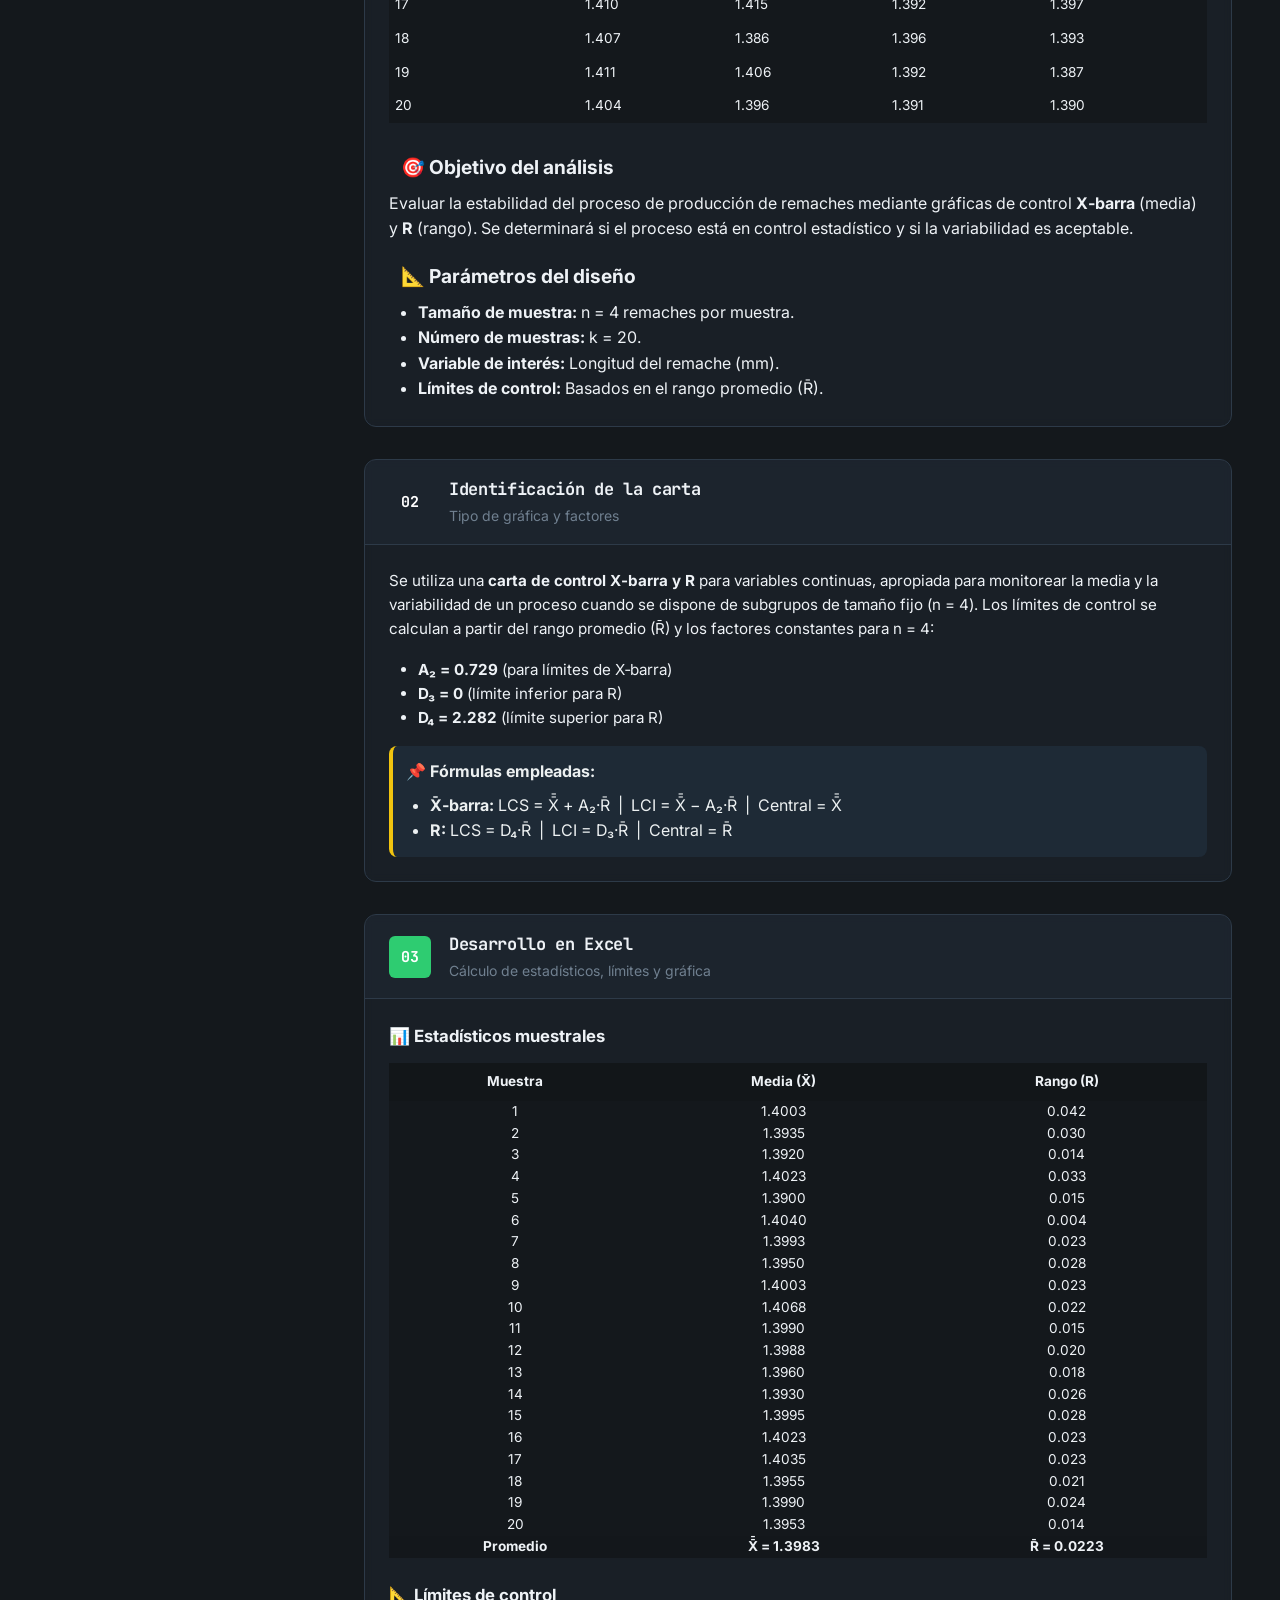
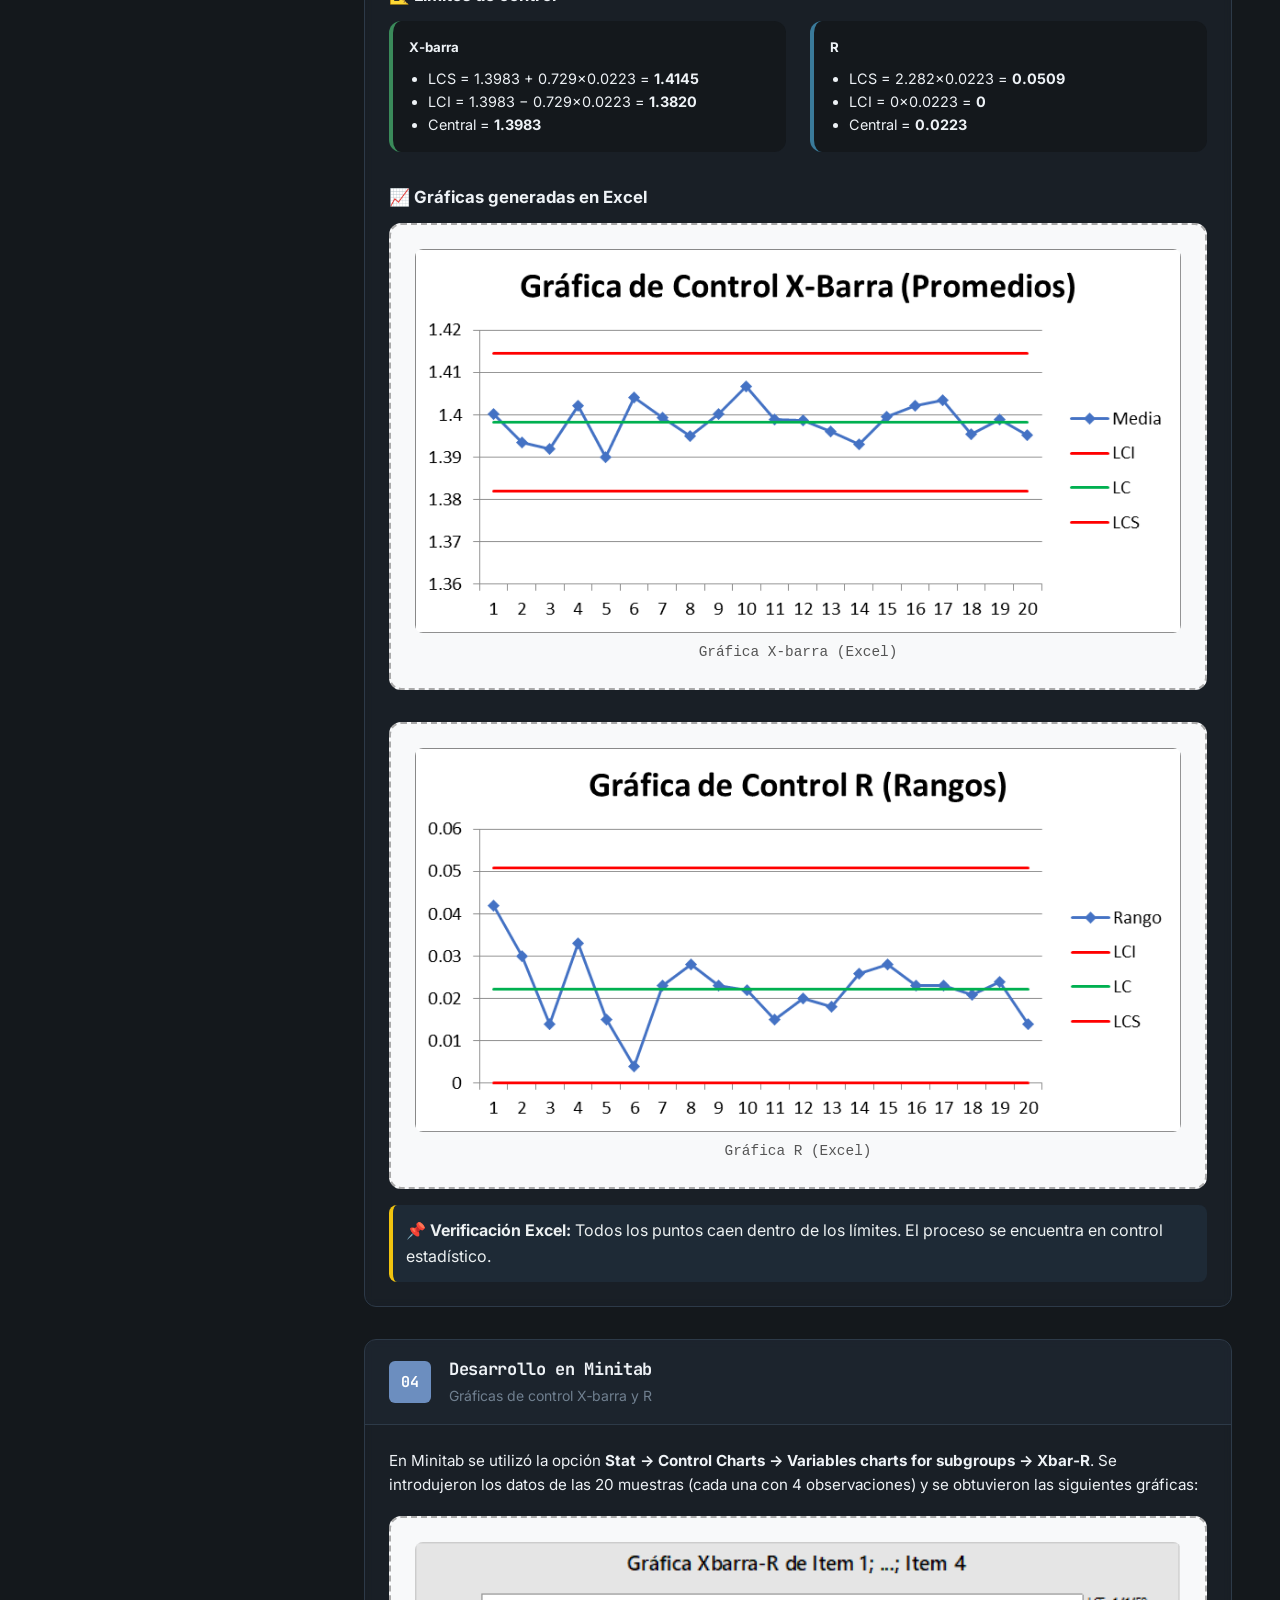
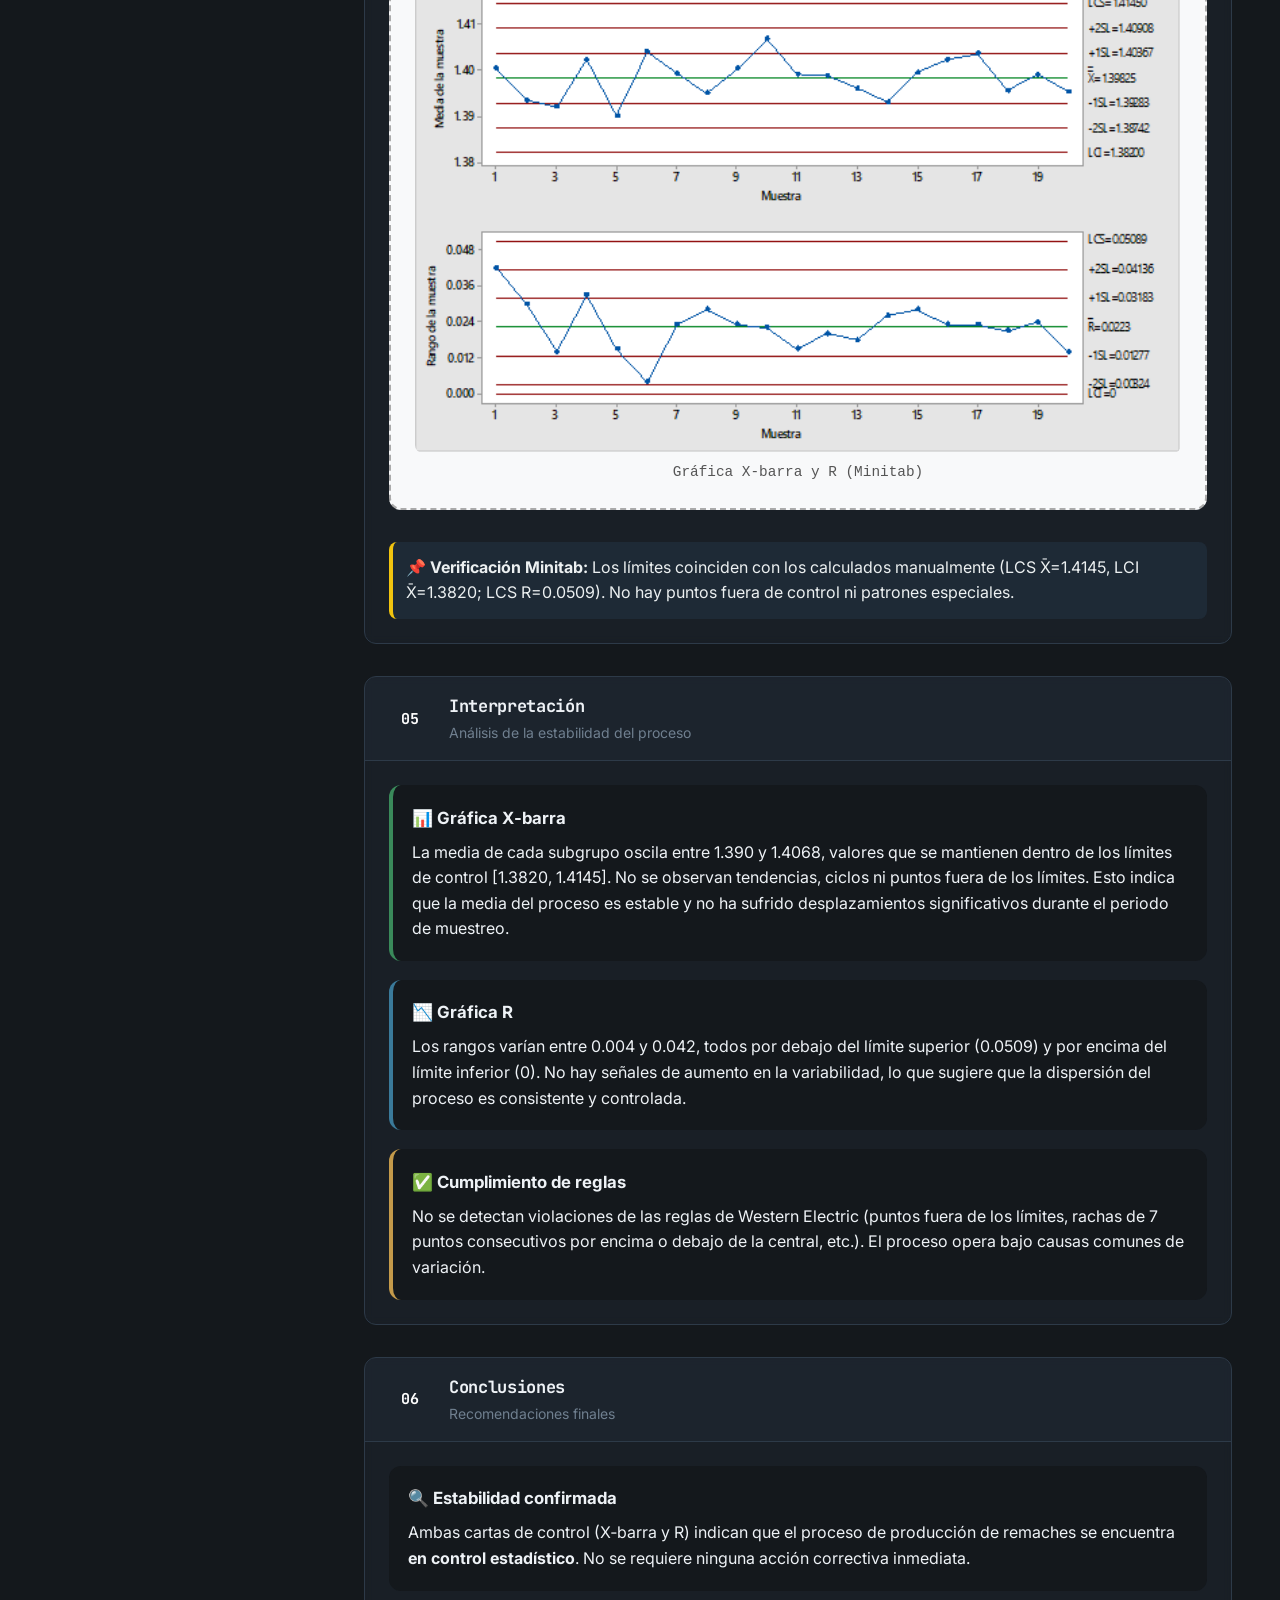
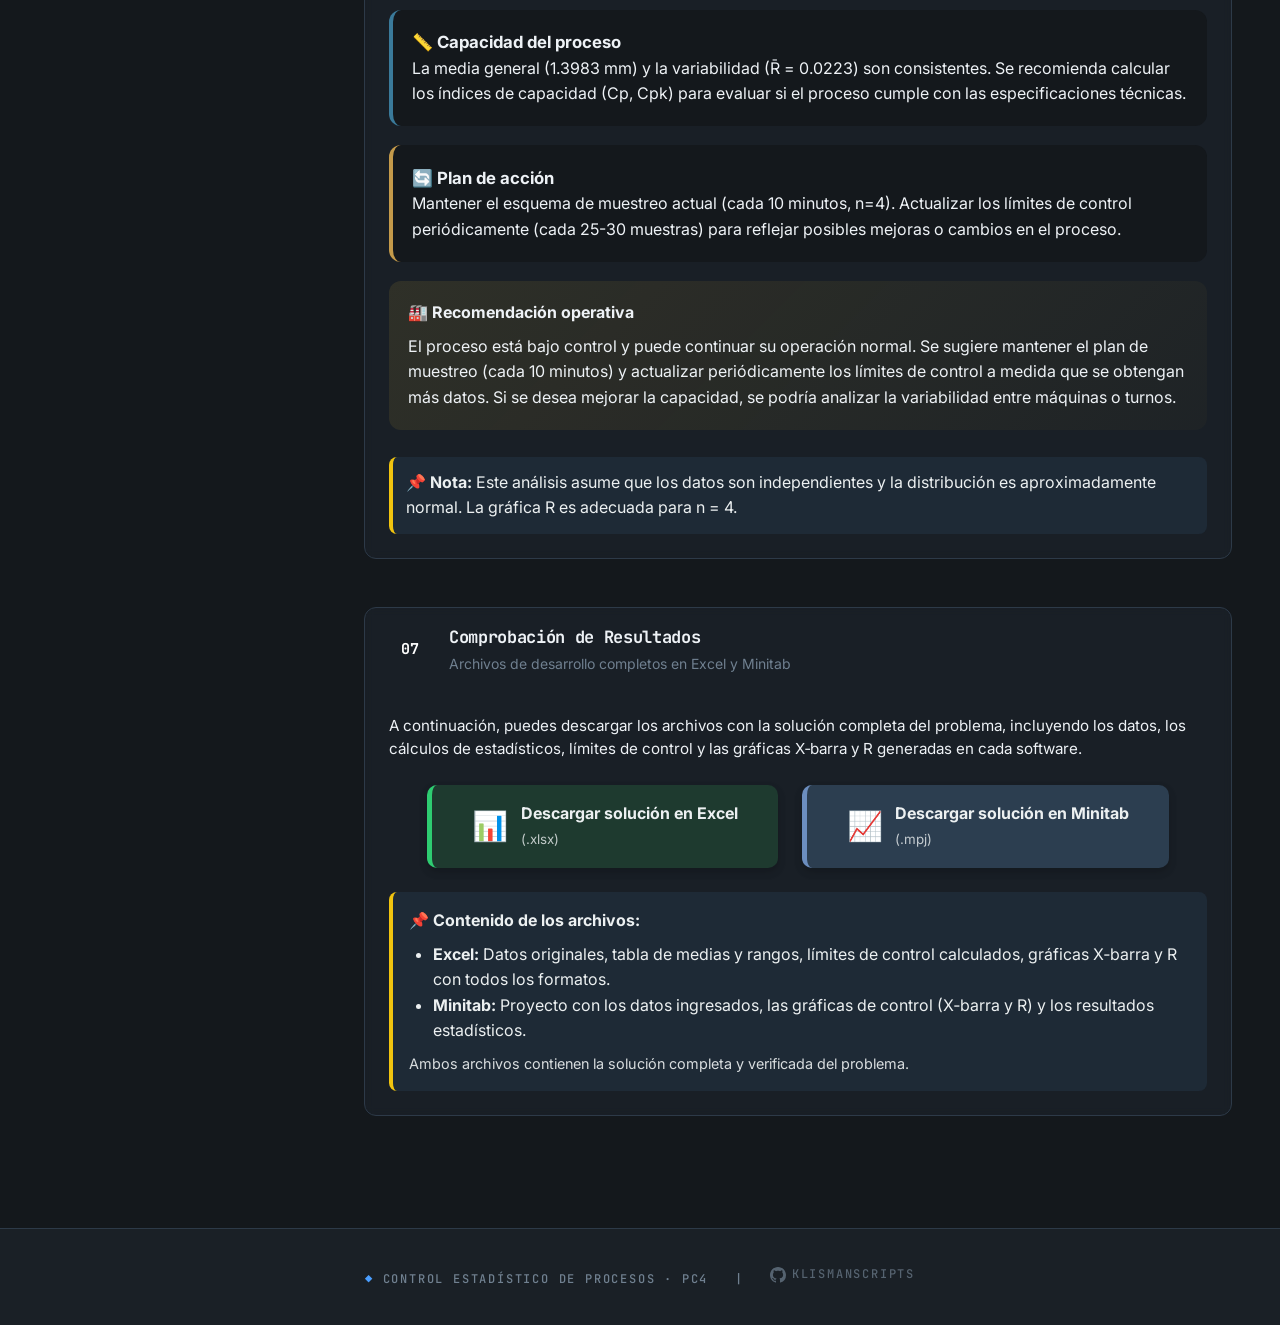
==== commit 89c4f9da: "prueba 2" ====
--- a/index.html
+++ b/index.html
@@ -28,7 +28,7 @@
 <!-- ═══════════ HERO ═══════════ -->
 <div class="hero">
   <div class="hero-in">
-    <div class="eyebrow">Control Estadístico de Procesos &middot; PC3</div>
+    <div class="eyebrow">Control Estadístico de Procesos &middot; PC4</div>
     <h1>Resolución de <em>PC4</em></h1>
     <div class="s-grid">
       <div class="s-field">
@@ -55,7 +55,7 @@
       <div class="s-field">
         <div class="s-label">Repositorio</div>
         <div class="s-val">
-          <a href="https://github.com/KlismanScripts/PC3-CEP-2026.git" target="_blank" style="display: inline-flex; align-items: center; gap: 8px; text-decoration: none; color: inherit; font-weight: 500;">
+          <a href="https://github.com/KlismanScripts/PC4-CEP-2026" target="_blank" style="display: inline-flex; align-items: center; gap: 8px; text-decoration: none; color: inherit; font-weight: 500;">
             <svg height="20" viewBox="0 0 16 16" width="20" fill="currentColor" style="vertical-align: middle;">
               <path fill-rule="evenodd" d="M8 0C3.58 0 0 3.58 0 8c0 3.54 2.29 6.53 5.47 7.59.4.07.55-.17.55-.38 0-.19-.01-.82-.01-1.49-2.01.37-2.53-.49-2.69-.94-.09-.23-.48-.94-.82-1.13-.28-.15-.68-.52-.01-.53.63-.01 1.08.58 1.23.82.72 1.21 1.87.87 2.33.66.07-.52.28-.87.51-1.07-1.78-.2-3.64-.89-3.64-3.95 0-.87.31-1.59.82-2.15-.08-.2-.36-1.02.08-2.12 0 0 .67-.21 2.2.82.64-.18 1.32-.27 2-.27.68 0 1.36.09 2 .27 1.53-1.04 2.2-.82 2.2-.82.44 1.1.16 1.92.08 2.12.51.56.82 1.27.82 2.15 0 3.07-1.87 3.75-3.65 3.95.29.25.54.73.54 1.48 0 1.07-.01 1.93-.01 2.2 0 .21-.15.46-.55.38A8.01 8.01 0 0 0 16 8c0-4.42-3.58-8-8-8z"/>
             </svg>
@@ -90,15 +90,15 @@
       <span class="btn-num">03</span>
       <span class="btn-label">C. problema 3</span>
     </button>
-        <button class="prob-btn" id="btn-p3" onclick="loadProblem('p3')">
+        <button class="prob-btn" id="btn-p4" onclick="loadProblem('p4')">
       <span class="btn-num">03</span>
       <span class="btn-label">C. Latino Incompleto</span>
     </button>
-        <button class="prob-btn" id="btn-p3" onclick="loadProblem('p3')">
+        <button class="prob-btn" id="btn-p5" onclick="loadProblem('p5')">
       <span class="btn-num">03</span>
       <span class="btn-label">C. Latino Incompleto</span>
     </button>
-        <button class="prob-btn" id="btn-p3" onclick="loadProblem('p3')">
+        <button class="prob-btn" id="btn-p6" onclick="loadProblem('p6')">
       <span class="btn-num">03</span>
       <span class="btn-label">C. Latino Incompleto</span>
     </button>
@@ -126,9 +126,9 @@
 </div><!-- /shell -->
 
 <footer>
-  Control Estadístico de Procesos &middot; PC3
+  Control Estadístico de Procesos &middot; PC4
   &nbsp;&nbsp;|&nbsp;&nbsp;
-  <a href="https://github.com/KlismanScripts/PC3-CEP-2026.git" target="_blank" style="color:inherit;opacity:0.7;text-decoration:none;display:inline-flex;align-items:center;gap:6px;">
+  <a href="https://github.com/KlismanScripts/PC4-CEP-2026" target="_blank" style="color:inherit;opacity:0.7;text-decoration:none;display:inline-flex;align-items:center;gap:6px;">
     <svg height="16" width="16" viewBox="0 0 16 16" fill="currentColor"><path d="M8 0C3.58 0 0 3.58 0 8c0 3.54 2.29 6.53 5.47 7.59.4.07.55-.17.55-.38 0-.19-.01-.82-.01-1.49-2.01.37-2.53-.49-2.69-.94-.09-.23-.48-.94-.82-1.13-.28-.15-.68-.52-.01-.53.63-.01 1.08.58 1.23.82.72 1.21 1.87.87 2.33.66.07-.52.28-.87.51-1.07-1.78-.2-3.64-.89-3.64-3.95 0-.87.31-1.59.82-2.15-.08-.2-.36-1.02.08-2.12 0 0 .67-.21 2.2.82.64-.18 1.32-.27 2-.27.68 0 1.36.09 2 .27 1.53-1.04 2.2-.82 2.2-.82.44 1.1.16 1.92.08 2.12.51.56.82 1.27.82 2.15 0 3.07-1.87 3.75-3.65 3.95.29.25.54.73.54 1.48 0 1.07-.01 1.93-.01 2.2 0 .21.15.46.55.38A8.013 8.013 0 0016 8c0-4.42-3.58-8-8-8z"/></svg>
     KlismanScripts
   </a>
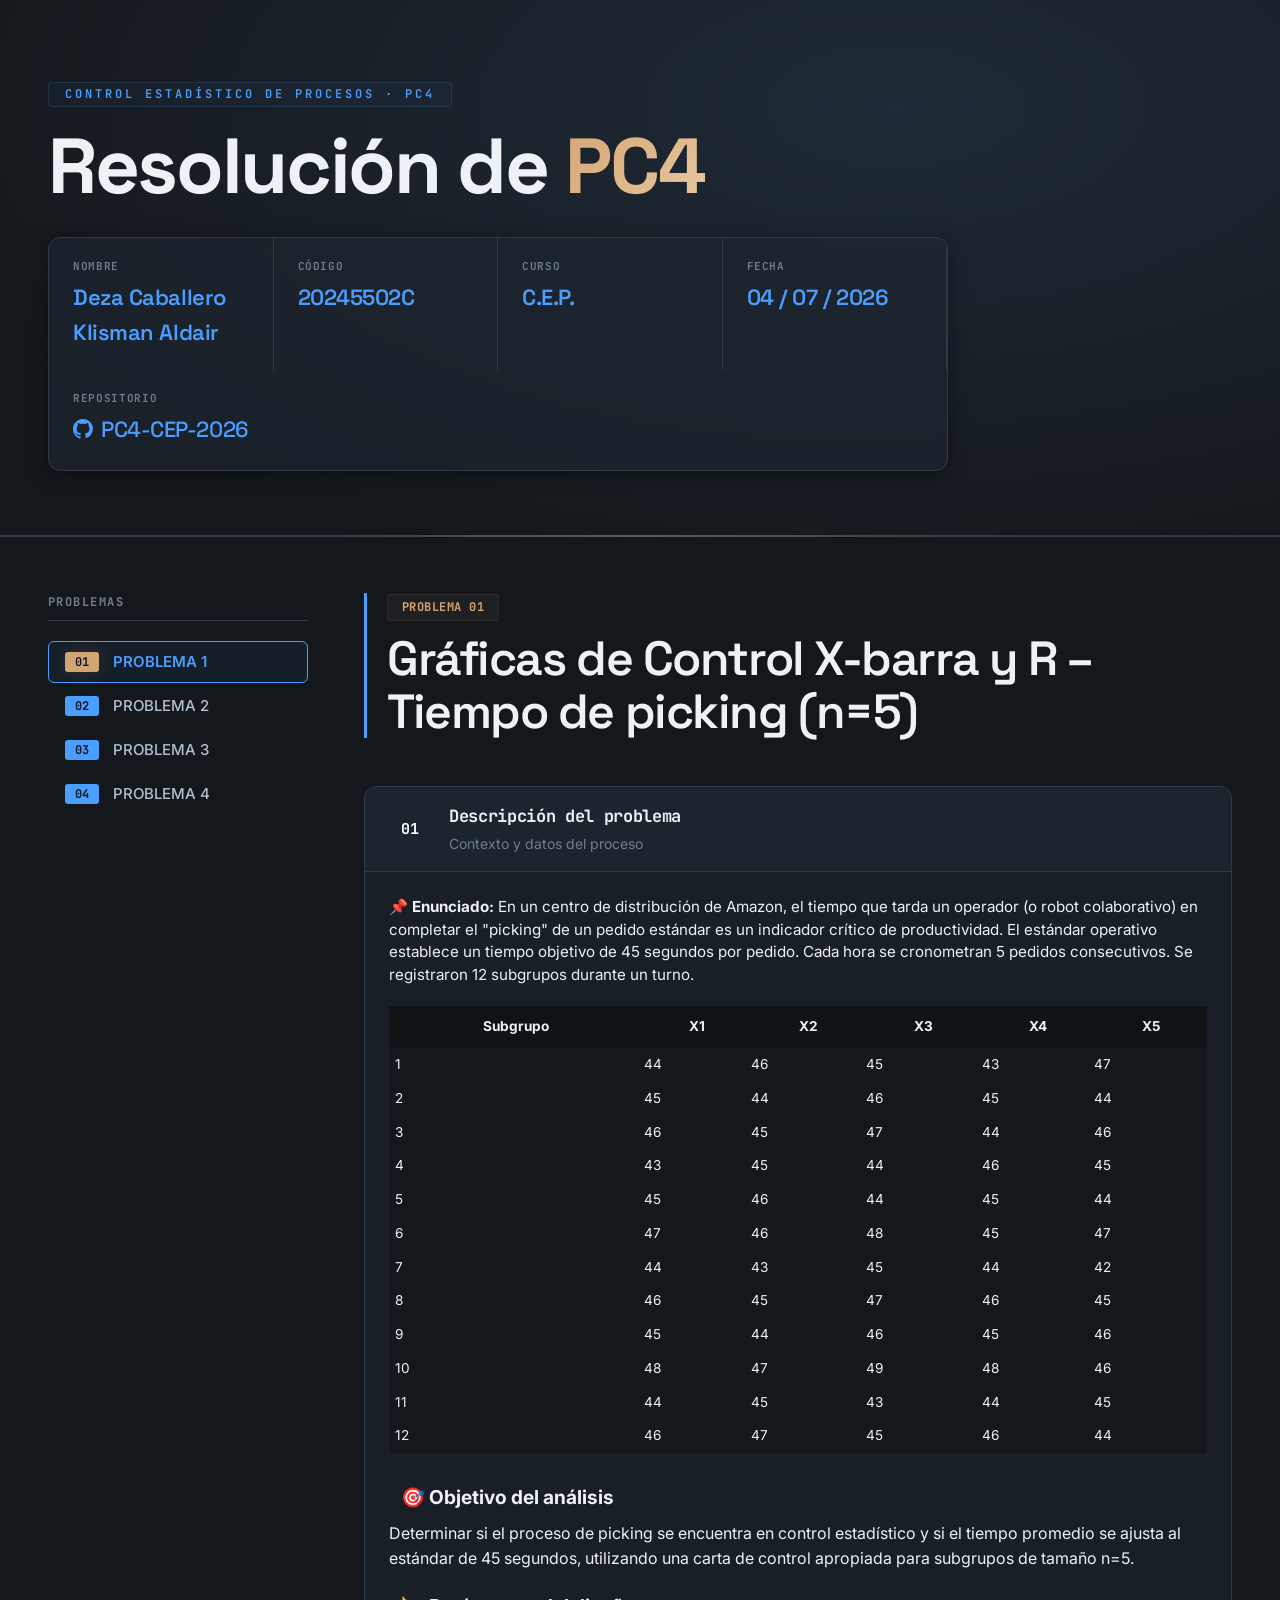
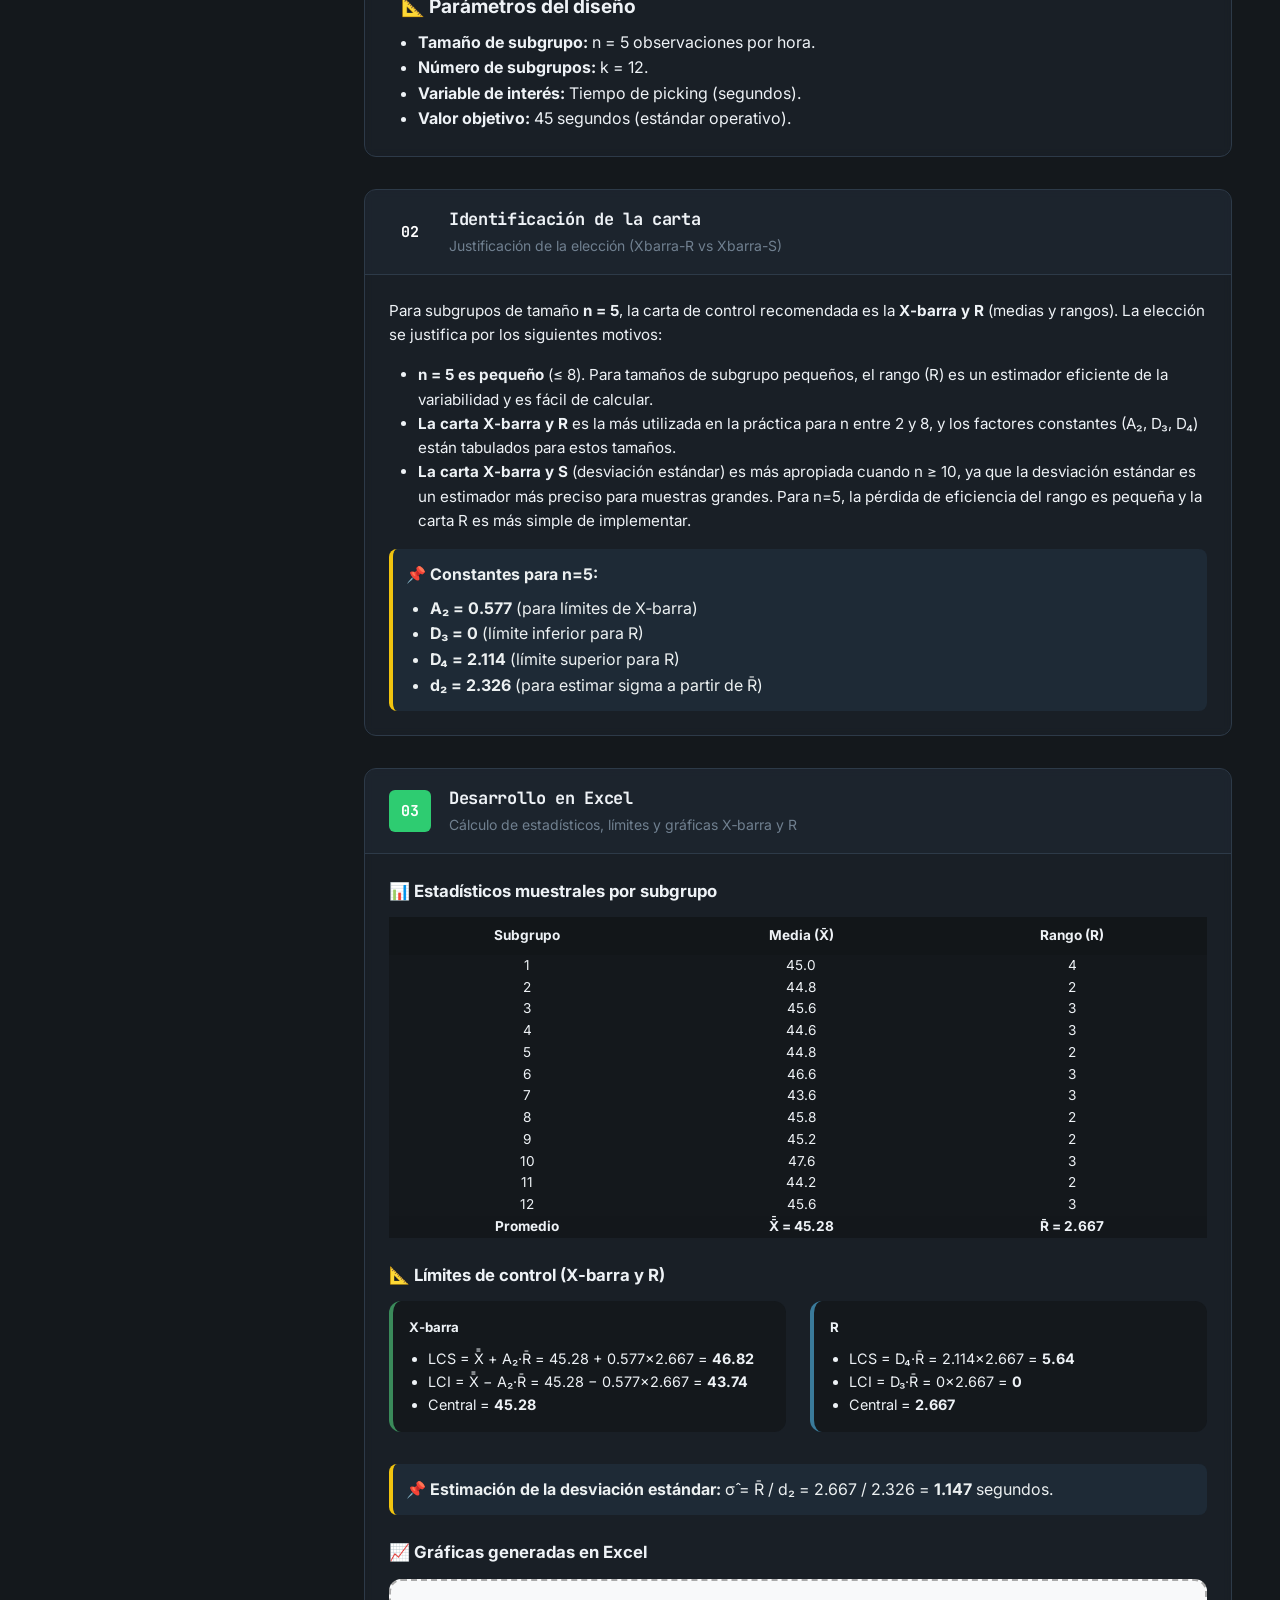
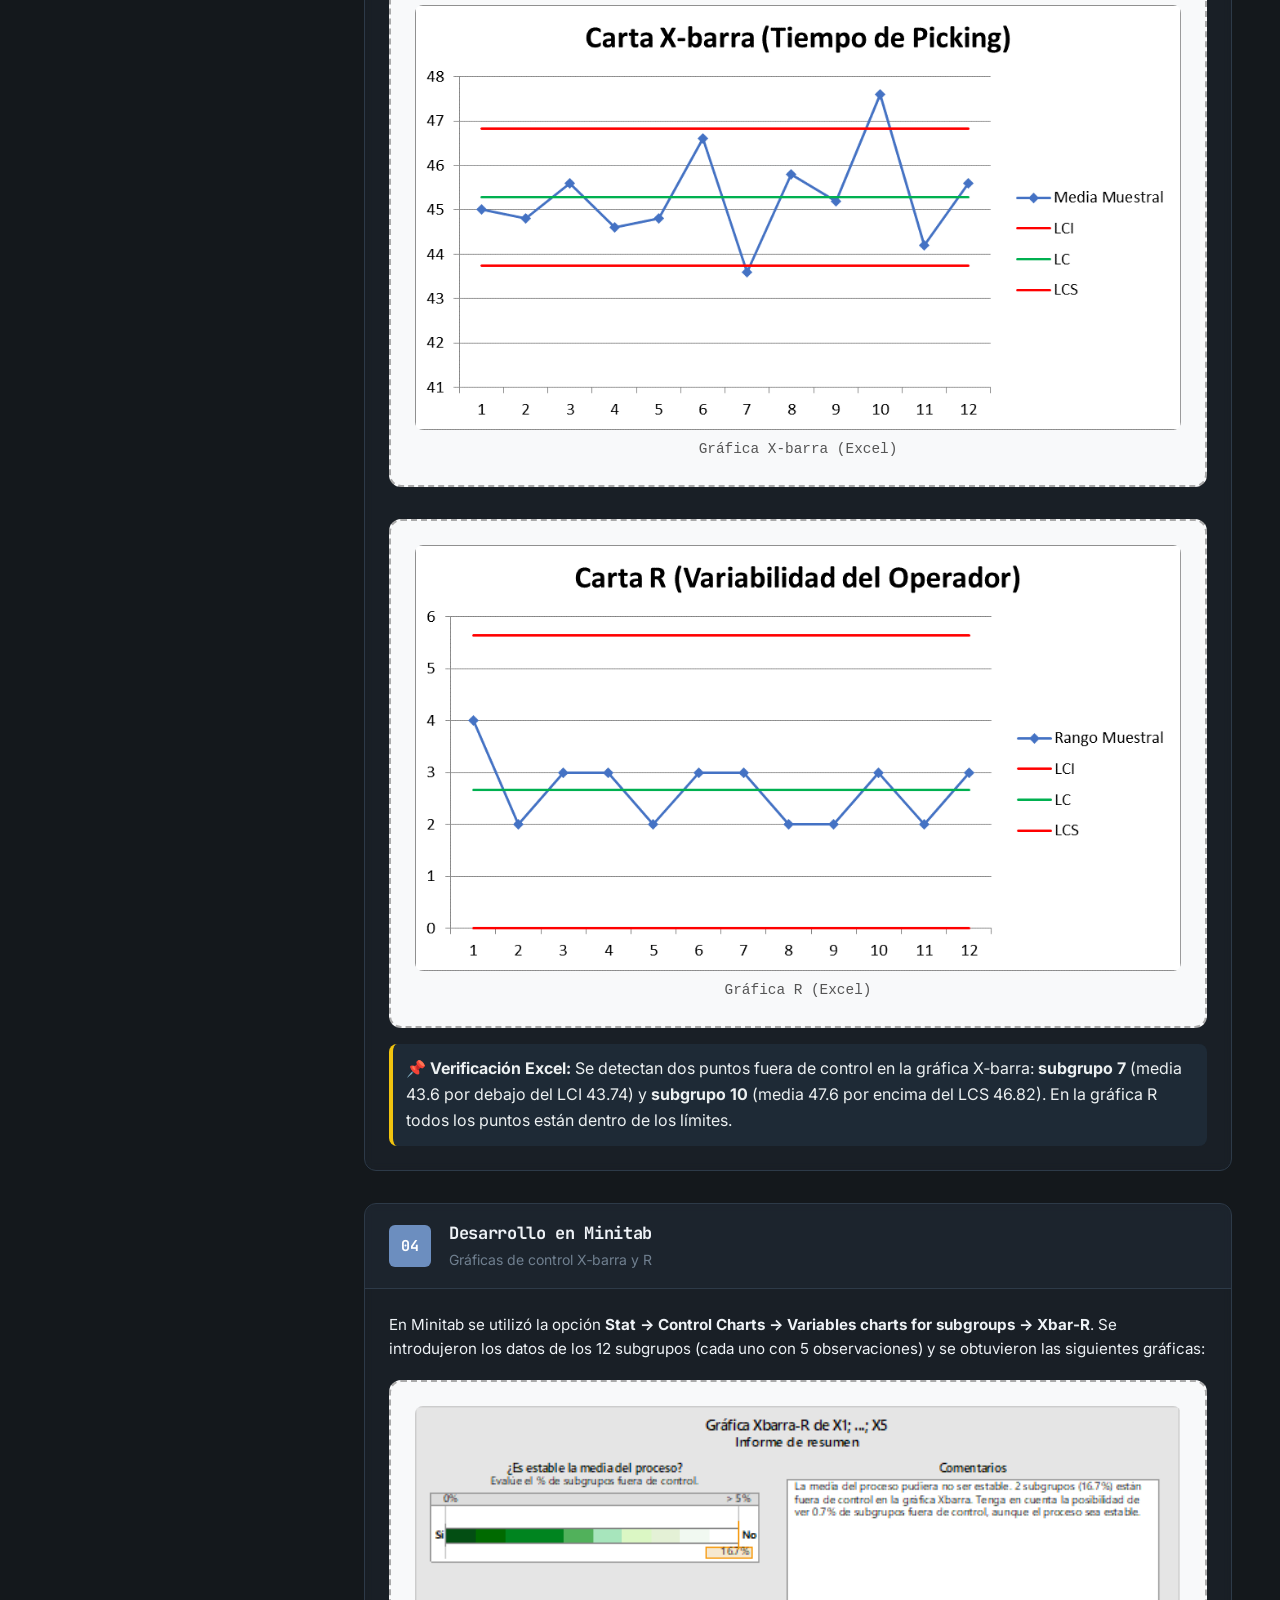
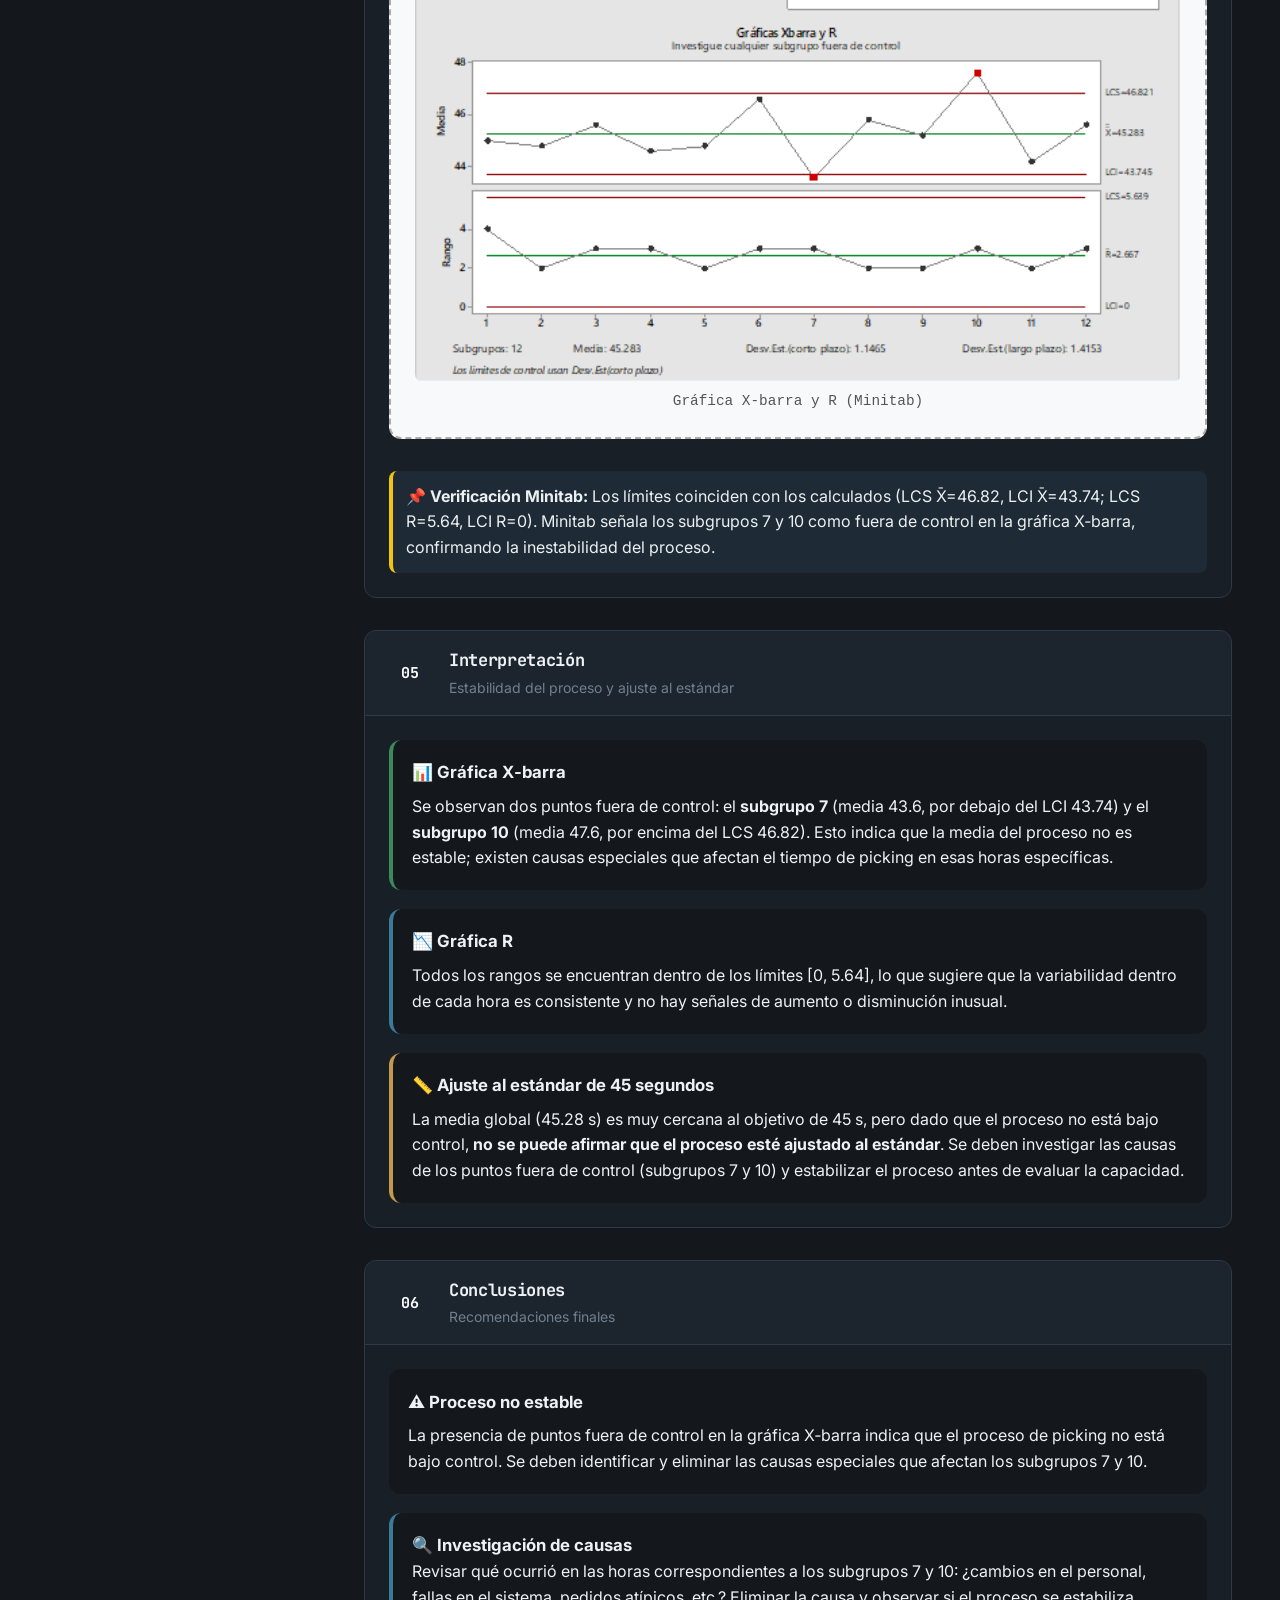
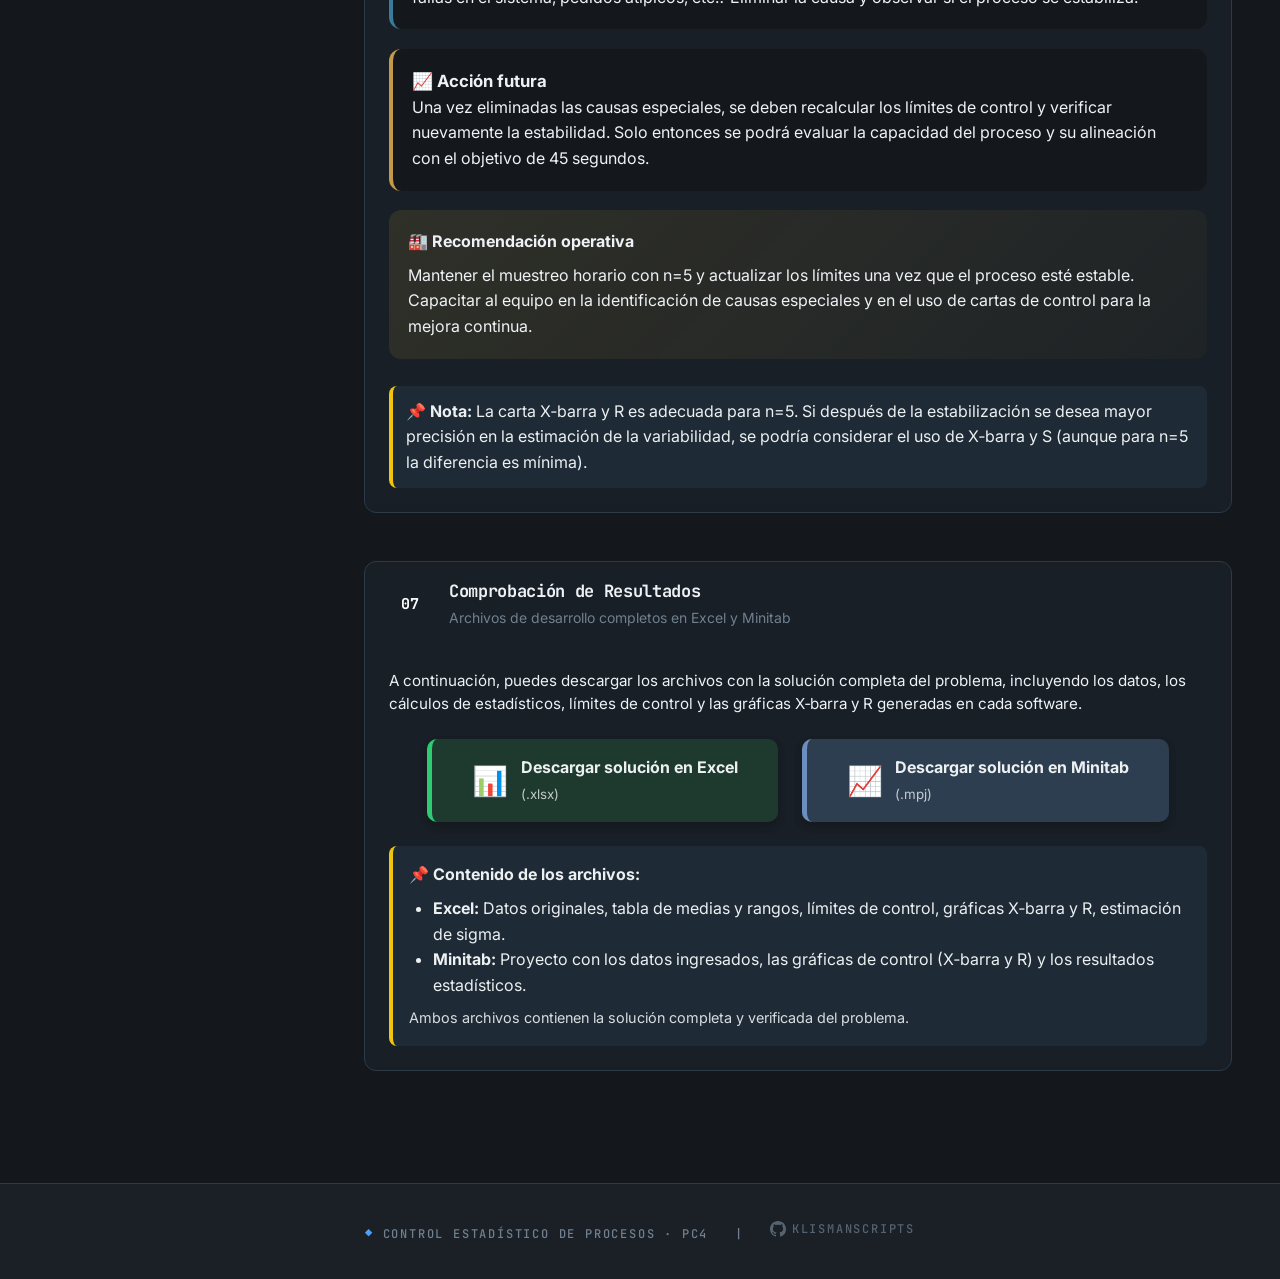
==== commit 0153159b: "pc4" ====
--- a/index.html
+++ b/index.html
@@ -48,7 +48,7 @@
       <div class="s-field">
         <div class="s-label">Fecha</div>
         <!-- ▼ FECHA ▼ -->
-        <div class="s-val">03 / 07 / 2026</div>
+        <div class="s-val">04 / 07 / 2026</div>
       </div>
       
       <!-- ▼ REPOSITORIO ▼ -->
@@ -80,28 +80,21 @@
     <!-- ▼ Un botón por problema. onclick="loadProblem('p1')" ▼ -->
     <button class="prob-btn" id="btn-p1" onclick="loadProblem('p1')">
       <span class="btn-num">01</span>
-      <span class="btn-label">X-R</span>
+      <span class="btn-label">PROBLEMA 1</span>
     </button>
     <button class="prob-btn" id="btn-p2" onclick="loadProblem('p2')">
       <span class="btn-num">02</span>
-      <span class="btn-label">X-S</span>
+      <span class="btn-label">PROBLEMA 2</span>
     </button>
     <button class="prob-btn" id="btn-p3" onclick="loadProblem('p3')">
       <span class="btn-num">03</span>
-      <span class="btn-label">C. problema 3</span>
+      <span class="btn-label">PROBLEMA 3</span>
     </button>
         <button class="prob-btn" id="btn-p4" onclick="loadProblem('p4')">
-      <span class="btn-num">03</span>
-      <span class="btn-label">C. Latino Incompleto</span>
+      <span class="btn-num">04</span>
+      <span class="btn-label">PROBLEMA 4</span>
     </button>
-        <button class="prob-btn" id="btn-p5" onclick="loadProblem('p5')">
-      <span class="btn-num">03</span>
-      <span class="btn-label">C. Latino Incompleto</span>
-    </button>
-        <button class="prob-btn" id="btn-p6" onclick="loadProblem('p6')">
-      <span class="btn-num">03</span>
-      <span class="btn-label">C. Latino Incompleto</span>
-    </button>
+
     <!--
     ▼ AGREGA MÁS PROBLEMAS AQUÍ — copia el bloque de arriba y cambia el número y nombre ▼
     <button class="prob-btn" onclick="show('p4')">
